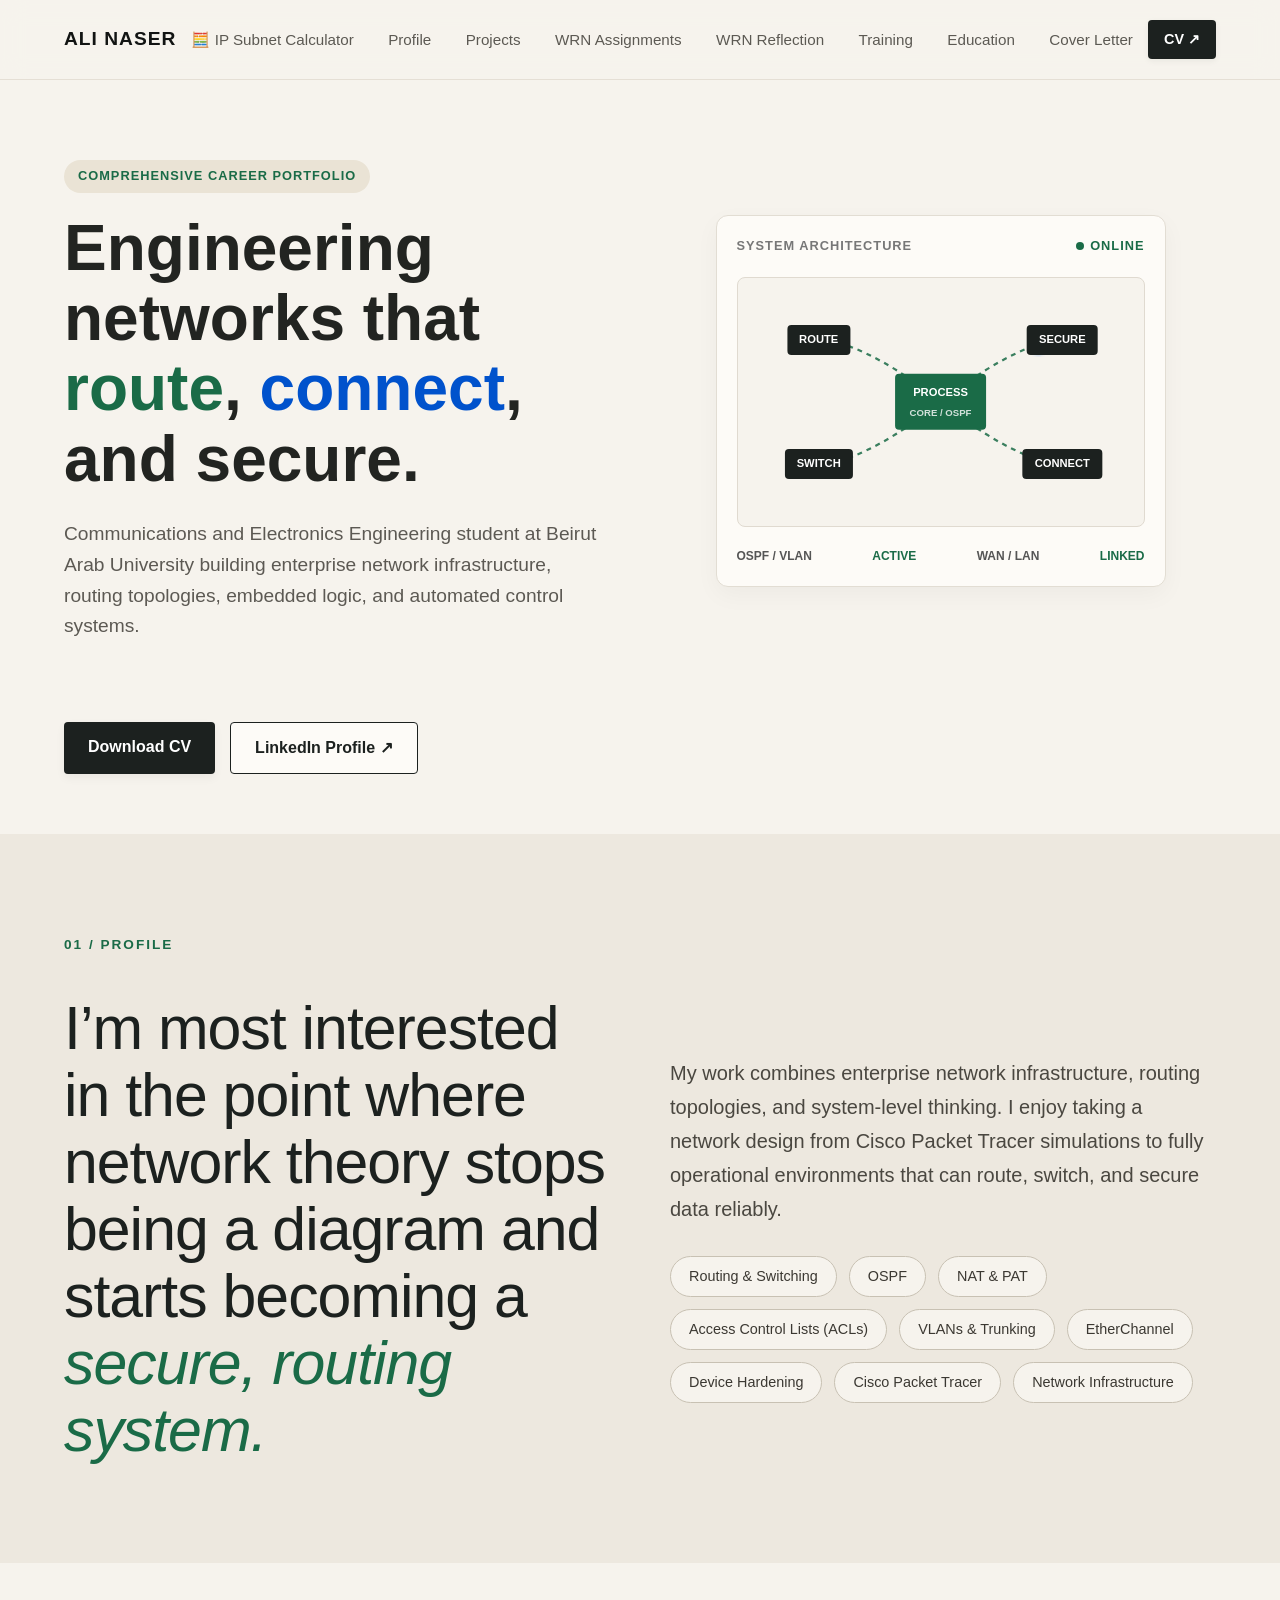
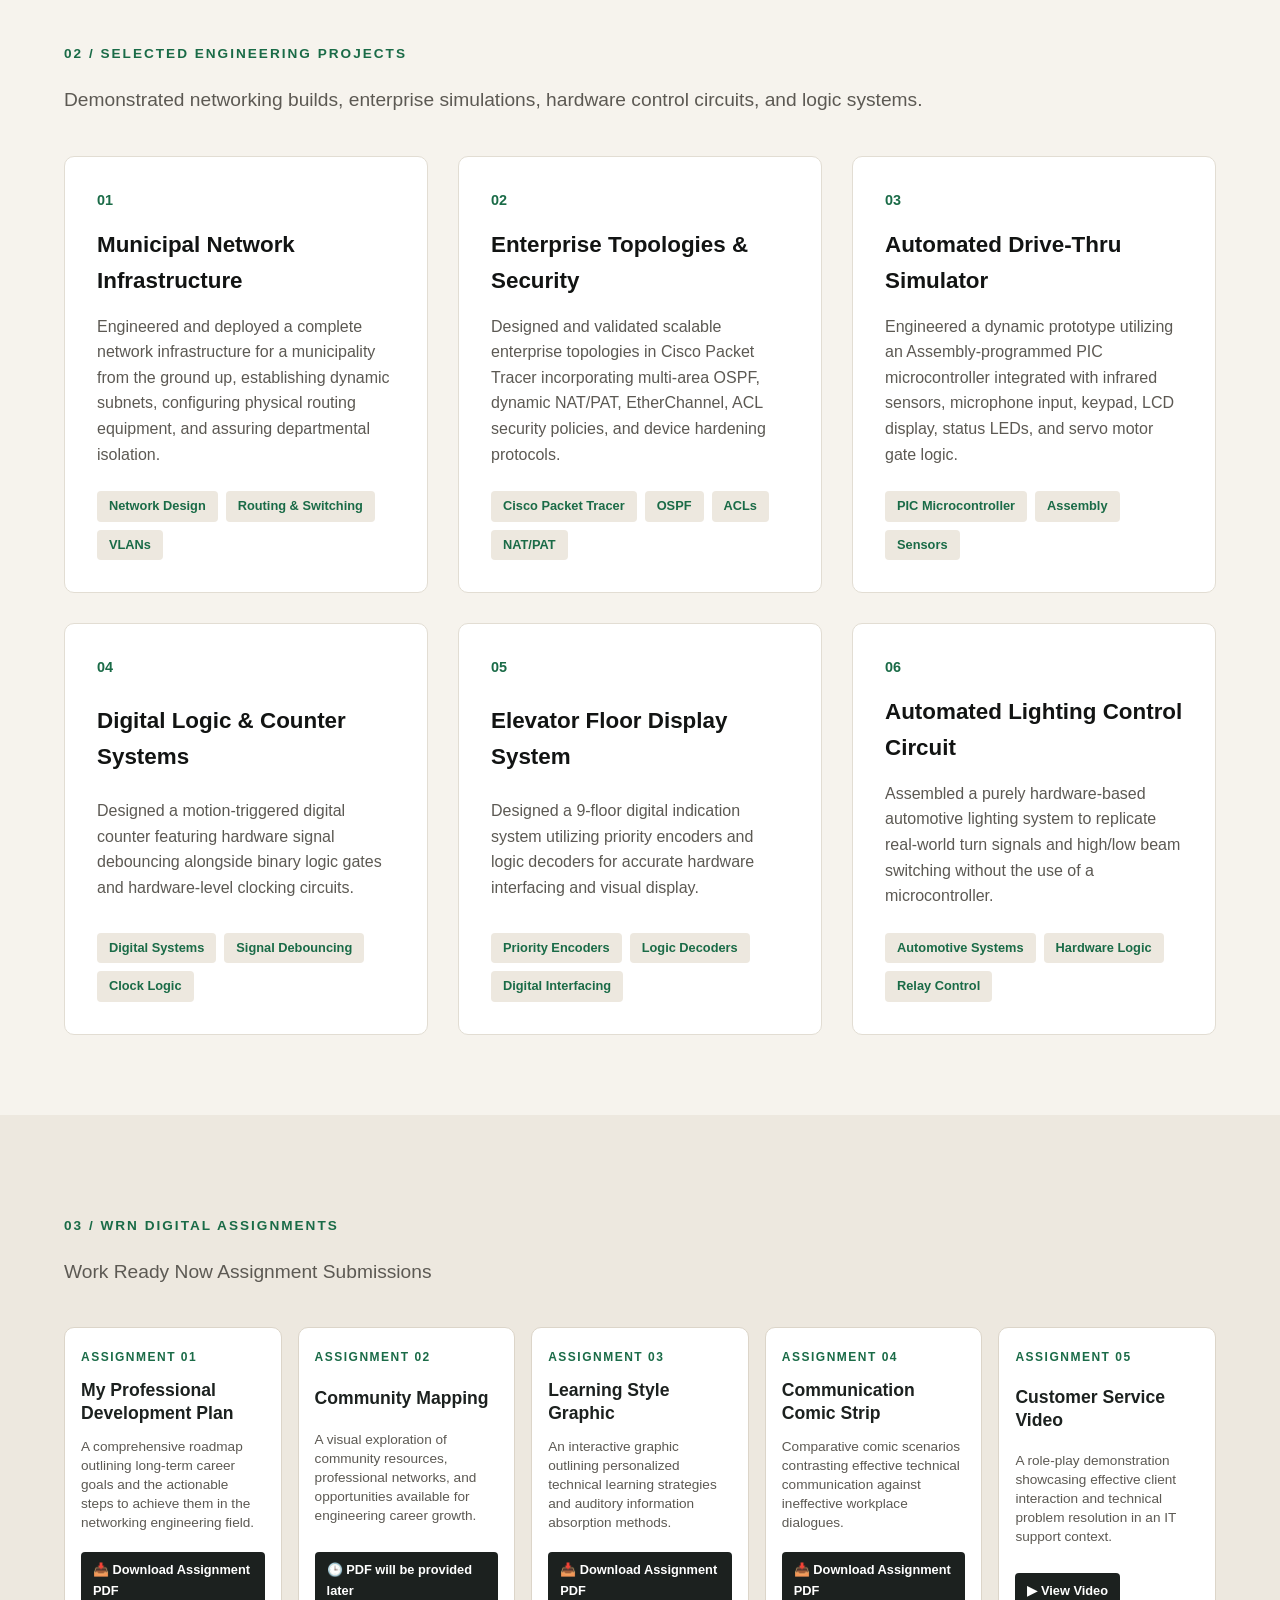
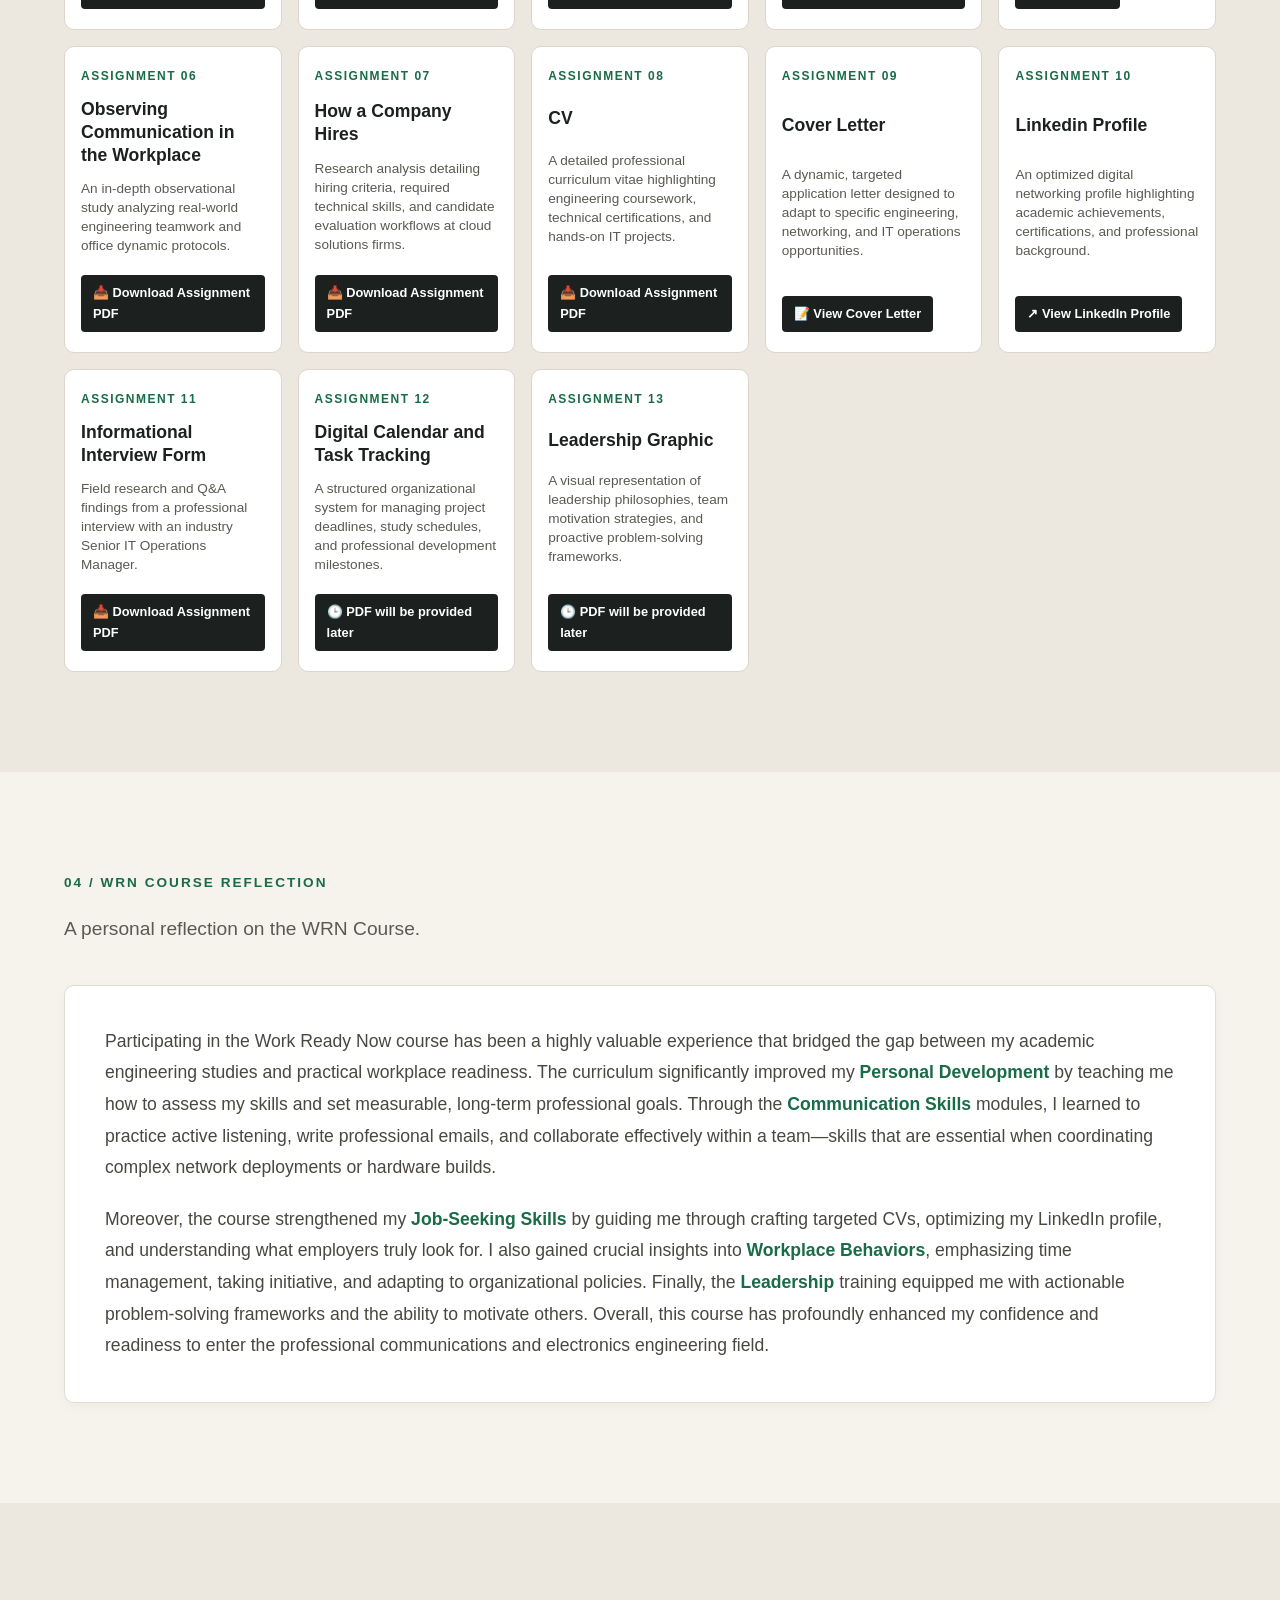
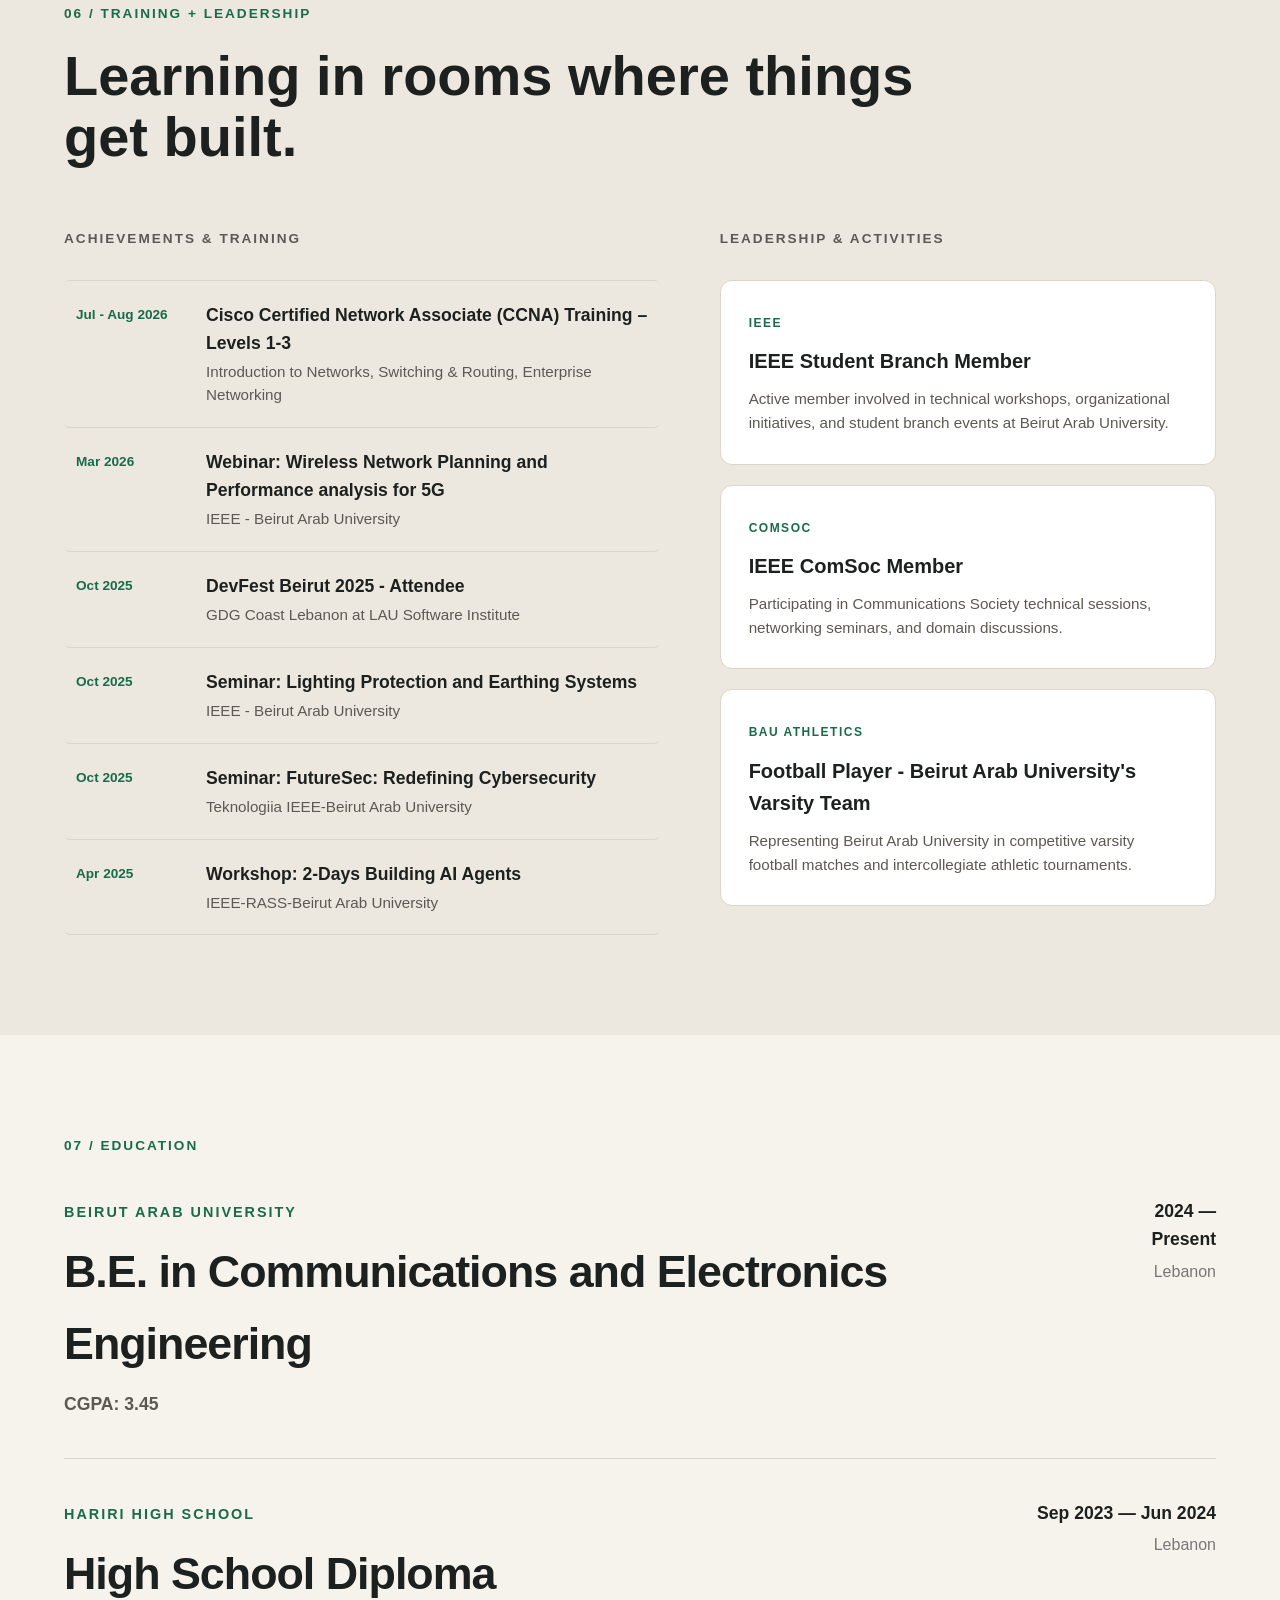
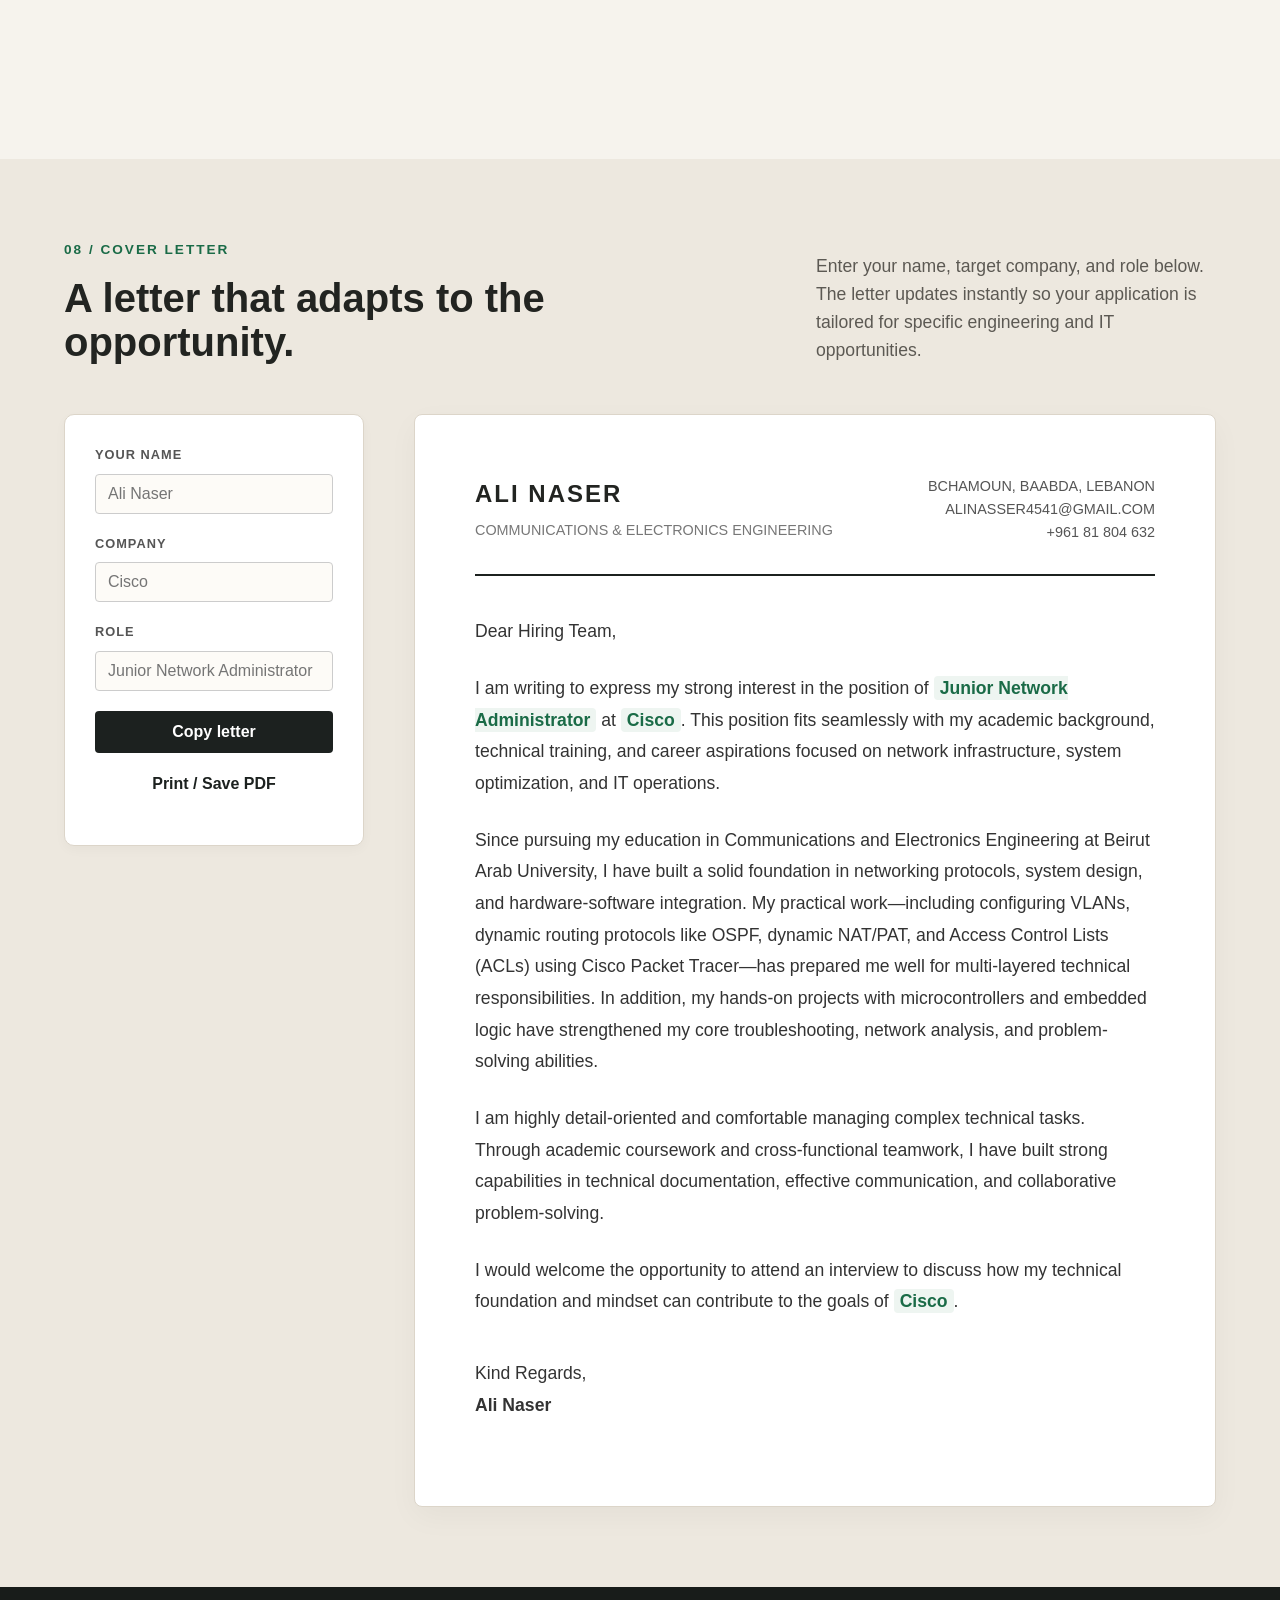
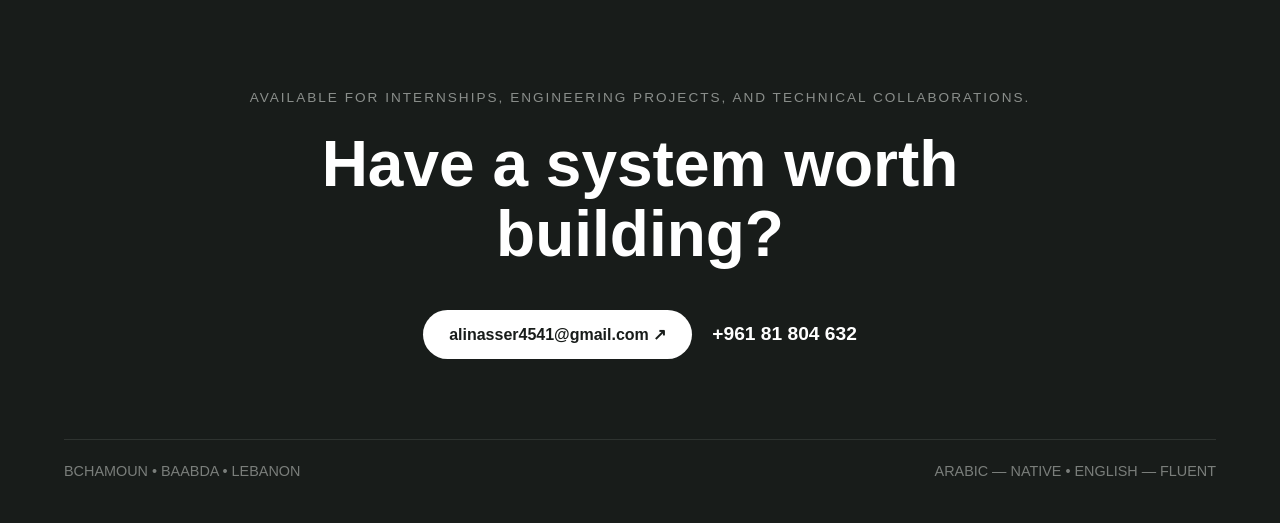
==== index.html @ d96691da "source repo import" ====
<!DOCTYPE html>
<html lang="en">
<head>
  <meta charset="UTF-8">
  <meta name="viewport" content="width=device-width, initial-scale=1.0">
  <title>Ali Naser | Communications & Electronics Engineering Portfolio</title>
  <link rel="stylesheet" href="style.css">
</head>
<body>

  <!-- NAVIGATION BAR -->
  <header>
    <div class="nav-container">
      <a href="#hero" class="brand">ALI NASER</a>
      <nav>
        <a href="tools/subnet-calculator.html" class="nav-link">🧮 IP Subnet Calculator</a>
        <a href="#profile">Profile</a>
        <a href="#work">Projects</a>
        <a href="#wrn">WRN Assignments</a>
        <a href="#reflection">WRN Reflection</a>
        <a href="#training">Training</a>
        <a href="#education">Education</a>
        <a href="#letter">Cover Letter</a>
      </nav>
      <a href="./pdfs/ahmad-el-samadi-cv.pdf" download="Ahmad El Samadi - CV.pdf" target="_blank" class="btn-cv-top">CV ↗</a>
    </div>
  </header>

  <main>
    <!-- HERO SECTION -->
    <section id="hero" class="hero-section reveal">
      <div class="hero-left">
        <div class="badge">COMPREHENSIVE CAREER PORTFOLIO</div>
        <h1 class="hero-title">
          Engineering networks that <span class="highlight-green">route</span>, <span class="highlight-blue">connect</span>, and <span class="highlight-dark">secure</span>.
        </h1>
        <p class="hero-bio">
          Communications and Electronics Engineering student at Beirut Arab University building enterprise network infrastructure, routing topologies, embedded logic, and automated control systems.
        </p>
      </div>

      <!-- LIVE NETWORK MAP GRAPHIC -->
      <div class="hero-right">
        <div class="network-map-card">
          <div class="map-header">
            <span class="map-title">SYSTEM ARCHITECTURE</span>
            <span class="status-online"><span class="dot"></span> ONLINE</span>
          </div>

          <div class="diagram-container">
            <svg class="diagram-lines" viewBox="0 0 300 200">
              <defs>
                <filter id="glow" x="-50%" y="-50%" width="200%" height="200%">
                  <feGaussianBlur stdDeviation="2" result="blur" />
                  <feMerge>
                    <feMergeNode in="blur" />
                    <feMergeNode in="SourceGraphic" />
                  </feMerge>
                </filter>
              </defs>

              <!-- CURVED CONNECTION PATHS (GOING IN) -->
              <path id="path-route-in" d="M 60,50 Q 100,60 150,100" class="dash-line" />
              <path id="path-switch-in" d="M 60,150 Q 100,140 150,100" class="dash-line" />
              <path id="path-secure-in" d="M 240,50 Q 200,60 150,100" class="dash-line" />
              <path id="path-connect-in" d="M 240,150 Q 200,140 150,100" class="dash-line" />

              <!-- HIDDEN CURVED PATHS (COMING OUT) -->
              <path id="path-route-out" d="M 150,100 Q 100,80 60,50" class="dash-line-hidden" />
              <path id="path-switch-out" d="M 150,100 Q 100,120 60,150" class="dash-line-hidden" />
              <path id="path-secure-out" d="M 150,100 Q 200,80 240,50" class="dash-line-hidden" />
              <path id="path-connect-out" d="M 150,100 Q 200,120 240,150" class="dash-line-hidden" />

              <!-- ANIMATED PACKETS (GOING IN) -->
              <circle r="3" fill="#1a6b47" filter="url(#glow)">
                <animateMotion dur="2.2s" repeatCount="indefinite">
                  <mpath href="#path-route-in"/>
                </animateMotion>
              </circle>

              <circle r="3" fill="#1a6b47" filter="url(#glow)">
                <animateMotion dur="2.6s" repeatCount="indefinite">
                  <mpath href="#path-switch-in"/>
                </animateMotion>
              </circle>

              <circle r="3" fill="#1a6b47" filter="url(#glow)">
                <animateMotion dur="2.4s" repeatCount="indefinite">
                  <mpath href="#path-secure-in"/>
                </animateMotion>
              </circle>

              <circle r="3" fill="#1a6b47" filter="url(#glow)">
                <animateMotion dur="2.1s" repeatCount="indefinite">
                  <mpath href="#path-connect-in"/>
                </animateMotion>
              </circle>

              <!-- ANIMATED PACKETS (COMING OUT) -->
              <circle r="2.5" fill="#0052cc" filter="url(#glow)">
                <animateMotion dur="2.7s" repeatCount="indefinite">
                  <mpath href="#path-route-out"/>
                </animateMotion>
              </circle>

              <circle r="2.5" fill="#0052cc" filter="url(#glow)">
                <animateMotion dur="2.3s" repeatCount="indefinite">
                  <mpath href="#path-switch-out"/>
                </animateMotion>
              </circle>

              <circle r="2.5" fill="#0052cc" filter="url(#glow)">
                <animateMotion dur="2.8s" repeatCount="indefinite">
                  <mpath href="#path-secure-out"/>
                </animateMotion>
              </circle>

              <circle r="2.5" fill="#0052cc" filter="url(#glow)">
                <animateMotion dur="2.5s" repeatCount="indefinite">
                  <mpath href="#path-connect-out"/>
                </animateMotion>
              </circle>
            </svg>

            <div class="node node-top-left">ROUTE</div>
            <div class="node node-bottom-left">SWITCH</div>
            <div class="node node-center">
              <span>PROCESS</span>
              <small>CORE / OSPF</small>
            </div>
            <div class="node node-top-right">SECURE</div>
            <div class="node node-bottom-right">CONNECT</div>
          </div>

          <div class="map-footer">
            <span>OSPF / VLAN</span>
            <span class="status-text">ACTIVE</span>
            <span>WAN / LAN</span>
            <span class="status-text">LINKED</span>
          </div>
        </div>
      </div>
    </section>

    <!-- PROFESSIONAL LINKS SECTION -->
    <section class="links-section">
      <a href="./pdfs/ahmad-el-samadi-cv.pdf" download="Ahmad El Samadi - CV.pdf" target="_blank" class="primary-btn">Download CV</a>
      <a href="https://linkedin.com/in/ahmad-el-samadi" target="_blank" class="secondary-btn">LinkedIn Profile ↗</a>
    </section>

    <!-- 01 / PROFILE -->
    <section id="profile" class="profile-section reveal">
      <div class="section-tag">01 / PROFILE</div>
      
      <div class="profile-content">
        <h2 class="profile-headline">
          I’m most interested in the point where network theory stops being a diagram and starts becoming a <span class="highlight-green-italic">secure, routing system.</span>
        </h2>
        
        <div class="profile-text">
          <p>My work combines enterprise network infrastructure, routing topologies, and system-level thinking. I enjoy taking a network design from Cisco Packet Tracer simulations to fully operational environments that can route, switch, and secure data reliably.</p>
          
          <div class="skill-tags">
            <span>Routing & Switching</span>
            <span>OSPF</span>
            <span>NAT & PAT</span>
            <span>Access Control Lists (ACLs)</span>
            <span>VLANs & Trunking</span>
            <span>EtherChannel</span>
            <span>Device Hardening</span>
            <span>Cisco Packet Tracer</span>
            <span>Network Infrastructure</span>
          </div>
        </div>
      </div>
    </section>

    <!-- 02 / SELECTED ENGINEERING PROJECTS -->
    <section id="work" class="projects-section reveal">
      <div class="section-tag" style="margin-bottom: 20px;">02 / SELECTED ENGINEERING PROJECTS</div>
      <p class="section-desc" style="margin-bottom: 40px; font-size: 1.2rem; color: #5c5953;">Demonstrated networking builds, enterprise simulations, hardware control circuits, and logic systems.</p>

      <div class="project-grid">
        <article class="project-card">
          <div class="card-num">01</div>
          <h3>Municipal Network Infrastructure</h3>
          <p>Engineered and deployed a complete network infrastructure for a municipality from the ground up, establishing dynamic subnets, configuring physical routing equipment, and assuring departmental isolation.</p>
          <div class="tech-tags"><span>Network Design</span><span>Routing & Switching</span><span>VLANs</span></div>
        </article>

        <article class="project-card">
          <div class="card-num">02</div>
          <h3>Enterprise Topologies & Security</h3>
          <p>Designed and validated scalable enterprise topologies in Cisco Packet Tracer incorporating multi-area OSPF, dynamic NAT/PAT, EtherChannel, ACL security policies, and device hardening protocols.</p>
          <div class="tech-tags"><span>Cisco Packet Tracer</span><span>OSPF</span><span>ACLs</span><span>NAT/PAT</span></div>
        </article>

        <article class="project-card">
          <div class="card-num">03</div>
          <h3>Automated Drive-Thru Simulator</h3>
          <p>Engineered a dynamic prototype utilizing an Assembly-programmed PIC microcontroller integrated with infrared sensors, microphone input, keypad, LCD display, status LEDs, and servo motor gate logic.</p>
          <div class="tech-tags"><span>PIC Microcontroller</span><span>Assembly</span><span>Sensors</span></div>
        </article>

        <article class="project-card">
          <div class="card-num">04</div>
          <h3>Digital Logic & Counter Systems</h3>
          <p>Designed a motion-triggered digital counter featuring hardware signal debouncing alongside binary logic gates and hardware-level clocking circuits.</p>
          <div class="tech-tags"><span>Digital Systems</span><span>Signal Debouncing</span><span>Clock Logic</span></div>
        </article>

        <article class="project-card">
          <div class="card-num">05</div>
          <h3>Elevator Floor Display System</h3>
          <p>Designed a 9-floor digital indication system utilizing priority encoders and logic decoders for accurate hardware interfacing and visual display.</p>
          <div class="tech-tags"><span>Priority Encoders</span><span>Logic Decoders</span><span>Digital Interfacing</span></div>
        </article>

        <article class="project-card">
          <div class="card-num">06</div>
          <h3>Automated Lighting Control Circuit</h3>
          <p>Assembled a purely hardware-based automotive lighting system to replicate real-world turn signals and high/low beam switching without the use of a microcontroller.</p>
          <div class="tech-tags"><span>Automotive Systems</span><span>Hardware Logic</span><span>Relay Control</span></div>
        </article>
      </div>
    </section>

    <!-- 03 / WRN VIRTUAL DIGITAL ASSIGNMENTS -->
    <section id="wrn" class="wrn-section reveal">
      <div class="section-tag" style="margin-bottom: 20px;">03 / WRN DIGITAL ASSIGNMENTS</div>
      <p class="section-desc" style="margin-bottom: 40px; font-size: 1.2rem; color: #5c5953;">Work Ready Now Assignment Submissions</p>

      <div class="assignment-grid">
        
        <div class="assignment-card">
          <span class="assign-no">ASSIGNMENT 01</span>
          <h4>My Professional Development Plan</h4>
          <p>A comprehensive roadmap outlining long-term career goals and the actionable steps to achieve them in the networking engineering field.</p>
          <a href="./pdfs/ahmad-el-samadi-professional-development-plan.pdf" download="Professional_Development_Plan.pdf" class="pdf-download-link">📥 Download Assignment PDF</a>
        </div>

        <div class="assignment-card">
          <span class="assign-no">ASSIGNMENT 02</span>
          <h4>Community Mapping</h4>
          <p>A visual exploration of community resources, professional networks, and opportunities available for engineering career growth.</p>
          <span class="pdf-download-link disabled-link">🕒 PDF will be provided later</span>
        </div>

        <div class="assignment-card">
          <span class="assign-no">ASSIGNMENT 03</span>
          <h4>Learning Style Graphic</h4>
          <p>An interactive graphic outlining personalized technical learning strategies and auditory information absorption methods.</p>
          <a href="./pdfs/ahmad-el-samadi-learning-style-portfolio.pdf" download="Learning_Style_Portfolio.pdf" class="pdf-download-link">📥 Download Assignment PDF</a>
        </div>

        <div class="assignment-card">
          <span class="assign-no">ASSIGNMENT 04</span>
          <h4>Communication Comic Strip</h4>
          <p>Comparative comic scenarios contrasting effective technical communication against ineffective workplace dialogues.</p>
          <a href="./pdfs/ahmad-el-samadi-comic-strip.pdf" download="Workplace_Communication_Comics.pdf" class="pdf-download-link">📥 Download Assignment PDF</a>
        </div>

        <div class="assignment-card">
          <span class="assign-no">ASSIGNMENT 05</span>
          <h4>Customer Service Video</h4>
          <p>A role-play demonstration showcasing effective client interaction and technical problem resolution in an IT support context.</p>
          <a href="https://youtu.be/Z9uC8aF-RCw?si=_khp39ry5AWsPYp4" target="_blank" class="pdf-download-link">▶ View Video</a>
        </div>

        <div class="assignment-card">
          <span class="assign-no">ASSIGNMENT 06</span>
          <h4>Observing Communication in the Workplace</h4>
          <p>An in-depth observational study analyzing real-world engineering teamwork and office dynamic protocols.</p>
          <a href="./pdfs/ahmad-el-samadi-observing-communication-in-the-workplace.pdf" download="Observing_Communication.pdf" class="pdf-download-link">📥 Download Assignment PDF</a>
        </div>

        <div class="assignment-card">
          <span class="assign-no">ASSIGNMENT 07</span>
          <h4>How a Company Hires</h4>
          <p>Research analysis detailing hiring criteria, required technical skills, and candidate evaluation workflows at cloud solutions firms.</p>
          <a href="./pdfs/ahmad-el-samadi-how-a-company-hires.pdf" download="How_A_Company_Hires.pdf" class="pdf-download-link">📥 Download Assignment PDF</a>
        </div>

        <div class="assignment-card">
          <span class="assign-no">ASSIGNMENT 08</span>
          <h4>CV</h4>
          <p>A detailed professional curriculum vitae highlighting engineering coursework, technical certifications, and hands-on IT projects.</p>
          <a href="./pdfs/ahmad-el-samadi-cv.pdf" download="CV.pdf" class="pdf-download-link">📥 Download Assignment PDF</a>
        </div>

        <div class="assignment-card">
          <span class="assign-no">ASSIGNMENT 09</span>
          <h4>Cover Letter</h4>
          <p>A dynamic, targeted application letter designed to adapt to specific engineering, networking, and IT operations opportunities.</p>
          <a href="#letter" class="pdf-download-link">📝 View Cover Letter</a>
        </div>

        <div class="assignment-card">
          <span class="assign-no">ASSIGNMENT 10</span>
          <h4>Linkedin Profile</h4>
          <p>An optimized digital networking profile highlighting academic achievements, certifications, and professional background.</p>
          <a href="https://linkedin.com/in/ahmad-el-samadi" target="_blank" class="pdf-download-link">↗ View LinkedIn Profile</a>
        </div>

        <div class="assignment-card">
          <span class="assign-no">ASSIGNMENT 11</span>
          <h4>Informational Interview Form</h4>
          <p>Field research and Q&A findings from a professional interview with an industry Senior IT Operations Manager.</p>
          <a href="./pdfs/ahmad-el-samadi-informational-interview-form.pdf" download="Informational_Interview_Form.pdf" class="pdf-download-link">📥 Download Assignment PDF</a>
        </div>

        <div class="assignment-card">
          <span class="assign-no">ASSIGNMENT 12</span>
          <h4>Digital Calendar and Task Tracking</h4>
          <p>A structured organizational system for managing project deadlines, study schedules, and professional development milestones.</p>
          <span class="pdf-download-link disabled-link">🕒 PDF will be provided later</span>
        </div>

        <div class="assignment-card">
          <span class="assign-no">ASSIGNMENT 13</span>
          <h4>Leadership Graphic</h4>
          <p>A visual representation of leadership philosophies, team motivation strategies, and proactive problem-solving frameworks.</p>
          <span class="pdf-download-link disabled-link">🕒 PDF will be provided later</span>
        </div>

      </div>
    </section>

    <!-- 04 / WRN COURSE REFLECTION -->
    <section id="reflection" class="reflection-section reveal">
      <div class="section-tag" style="margin-bottom: 20px;">04 / WRN COURSE REFLECTION</div>
      <p class="section-desc" style="margin-bottom: 40px; font-size: 1.2rem; color: #5c5953;">A personal reflection on the WRN Course.</p>
      
      <div class="reflection-content">
        <p>Participating in the Work Ready Now course has been a highly valuable experience that bridged the gap between my academic engineering studies and practical workplace readiness. The curriculum significantly improved my <strong>Personal Development</strong> by teaching me how to assess my skills and set measurable, long-term professional goals. Through the <strong>Communication Skills</strong> modules, I learned to practice active listening, write professional emails, and collaborate effectively within a team—skills that are essential when coordinating complex network deployments or hardware builds.</p>
        
        <p>Moreover, the course strengthened my <strong>Job-Seeking Skills</strong> by guiding me through crafting targeted CVs, optimizing my LinkedIn profile, and understanding what employers truly look for. I also gained crucial insights into <strong>Workplace Behaviors</strong>, emphasizing time management, taking initiative, and adapting to organizational policies. Finally, the <strong>Leadership</strong> training equipped me with actionable problem-solving frameworks and the ability to motivate others. Overall, this course has profoundly enhanced my confidence and readiness to enter the professional communications and electronics engineering field.</p>
      </div>
    </section>

    <!-- 06 / TRAINING + LEADERSHIP (Updated to match standard theme) -->
    <section id="training" class="training-section reveal">
      <div class="section-tag" style="margin-bottom: 20px;">06 / TRAINING + LEADERSHIP</div>
      <h2 class="training-headline">Learning in rooms where things get built.</h2>

      <div class="training-grid">
        <!-- LEFT COLUMN: ACHIEVEMENTS AND TRAINING -->
        <div class="training-left">
          <h3 class="column-title">ACHIEVEMENTS & TRAINING</h3>
          
          <div class="training-list">
            <div class="training-item">
              <span class="item-date">Jul - Aug 2026</span>
              <div class="item-details">
                <h4>Cisco Certified Network Associate (CCNA) Training – Levels 1-3</h4>
                <p>Introduction to Networks, Switching & Routing, Enterprise Networking</p>
              </div>
            </div>

            <div class="training-item">
              <span class="item-date">Mar 2026</span>
              <div class="item-details">
                <h4>Webinar: Wireless Network Planning and Performance analysis for 5G</h4>
                <p>IEEE - Beirut Arab University</p>
              </div>
            </div>

            <div class="training-item">
              <span class="item-date">Oct 2025</span>
              <div class="item-details">
                <h4>DevFest Beirut 2025 - Attendee</h4>
                <p>GDG Coast Lebanon at LAU Software Institute</p>
              </div>
            </div>

            <div class="training-item">
              <span class="item-date">Oct 2025</span>
              <div class="item-details">
                <h4>Seminar: Lighting Protection and Earthing Systems</h4>
                <p>IEEE - Beirut Arab University</p>
              </div>
            </div>

            <div class="training-item">
              <span class="item-date">Oct 2025</span>
              <div class="item-details">
                <h4>Seminar: FutureSec: Redefining Cybersecurity</h4>
                <p>Teknologiia IEEE-Beirut Arab University</p>
              </div>
            </div>

            <div class="training-item">
              <span class="item-date">Apr 2025</span>
              <div class="item-details">
                <h4>Workshop: 2-Days Building AI Agents</h4>
                <p>IEEE-RASS-Beirut Arab University</p>
              </div>
            </div>
          </div>
        </div>

        <!-- RIGHT COLUMN: LEADERSHIP & ACTIVITIES -->
        <div class="training-right">
          <h3 class="column-title">LEADERSHIP & ACTIVITIES</h3>
          
          <div class="leadership-cards">
            <div class="leadership-card">
              <span class="card-badge">IEEE</span>
              <h4>IEEE Student Branch Member</h4>
              <p>Active member involved in technical workshops, organizational initiatives, and student branch events at Beirut Arab University.</p>
            </div>

            <div class="leadership-card">
              <span class="card-badge">COMSOC</span>
              <h4>IEEE ComSoc Member</h4>
              <p>Participating in Communications Society technical sessions, networking seminars, and domain discussions.</p>
            </div>

            <div class="leadership-card">
              <span class="card-badge">BAU ATHLETICS</span>
              <h4>Football Player - Beirut Arab University's Varsity Team</h4>
              <p>Representing Beirut Arab University in competitive varsity football matches and intercollegiate athletic tournaments.</p>
            </div>
          </div>
        </div>
      </div>
    </section>

    <!-- 07 / EDUCATION -->
    <section id="education" class="education-section reveal">
      <div class="section-tag">07 / EDUCATION</div>
      
      <div class="edu-block">
        <div class="edu-left">
          <h4>BEIRUT ARAB UNIVERSITY</h4>
          <h3>B.E. in Communications and Electronics Engineering</h3>
          <p class="cgpa">CGPA: 3.45</p>
        </div>
        <div class="edu-right">
          <span class="edu-date">2024 — Present</span>
          <span class="edu-location">Lebanon</span>
        </div>
      </div>

      <hr class="edu-divider">

      <div class="edu-block">
        <div class="edu-left">
          <h4>HARIRI HIGH SCHOOL</h4>
          <h3>High School Diploma</h3>
        </div>
        <div class="edu-right">
          <span class="edu-date">Sep 2023 — Jun 2024</span>
          <span class="edu-location">Lebanon</span>
        </div>
      </div>
    </section>

    <!-- 08 / COVER LETTER -->
    <section id="letter" class="letter-section reveal">
      <div class="cover-letter-header">
        <div class="cover-letter-header-left">
          <div class="section-tag">08 / COVER LETTER</div>
          <h2 class="cover-letter-title">A letter that adapts to the opportunity.</h2>
        </div>
        <div class="cover-letter-header-right">
          <p class="cover-letter-desc">
            Enter your name, target company, and role below. The letter updates instantly so your application is tailored for specific engineering and IT opportunities.
          </p>
        </div>
      </div>

      <div class="letter-container">
        <!-- LEFT SIDE CONTROL PANEL -->
        <div class="letter-sidebar">
          <div class="input-group">
            <label for="nameInput">YOUR NAME</label>
            <input type="text" id="nameInput" placeholder="Ali Naser">
          </div>

          <div class="input-group">
            <label for="companyInput">COMPANY</label>
            <input type="text" id="companyInput" placeholder="Cisco">
          </div>

          <div class="input-group">
            <label for="roleInput">ROLE</label>
            <input type="text" id="roleInput" placeholder="Junior Network Administrator">
          </div>

          <button id="copyBtn" class="btn-primary">Copy letter</button>
          <button id="printBtn" class="btn-secondary">Print / Save PDF</button>
        </div>

        <!-- RIGHT SIDE COVER LETTER SHEET -->
        <div class="letter-document" id="letterDoc">
          <div class="doc-header">
            <div class="doc-author">
              <h3 id="authorNameTarget">ALI NASER</h3>
              <p>COMMUNICATIONS & ELECTRONICS ENGINEERING</p>
            </div>
            <div class="doc-contact">
              <p>BCHAMOUN, BAABDA, LEBANON</p>
              <p>ALINASSER4541@GMAIL.COM</p>
              <p>+961 81 804 632</p>
            </div>
          </div>

          <hr class="doc-divider">

          <div class="doc-body">
            <p>Dear Hiring Team,</p>
            <p>
              I am writing to express my strong interest in the position of <span id="roleTarget" class="dynamic-text">Junior Network Administrator</span> at <span id="companyTarget" class="dynamic-text">Cisco</span>. This position fits seamlessly with my academic background, technical training, and career aspirations focused on network infrastructure, system optimization, and IT operations.
            </p>
            <p>
              Since pursuing my education in Communications and Electronics Engineering at Beirut Arab University, I have built a solid foundation in networking protocols, system design, and hardware-software integration. My practical work—including configuring VLANs, dynamic routing protocols like OSPF, dynamic NAT/PAT, and Access Control Lists (ACLs) using Cisco Packet Tracer—has prepared me well for multi-layered technical responsibilities. In addition, my hands-on projects with microcontrollers and embedded logic have strengthened my core troubleshooting, network analysis, and problem-solving abilities.
            </p>
            <p>
              I am highly detail-oriented and comfortable managing complex technical tasks. Through academic coursework and cross-functional teamwork, I have built strong capabilities in technical documentation, effective communication, and collaborative problem-solving.
            </p>
            <p>
              I would welcome the opportunity to attend an interview to discuss how my technical foundation and mindset can contribute to the goals of <span id="companyTargetRepeat" class="dynamic-text">Cisco</span>.
            </p>
            <p class="doc-closing">Kind Regards,<br><strong id="signatureNameTarget">Ali Naser</strong></p>
          </div>
        </div>
      </div>
    </section>
  </main>

  <!-- LAST PAGE FOOTER -->
  <footer class="custom-footer">
    <p class="footer-preheader">AVAILABLE FOR INTERNSHIPS, ENGINEERING PROJECTS, AND TECHNICAL COLLABORATIONS.</p>
    <h1 class="footer-headline">Have a system worth<br>building?</h1>
    
    <div class="footer-contact">
      <a href="mailto:alinasser4541@gmail.com" class="email-btn">alinasser4541@gmail.com ↗</a>
      <span class="phone-text">+961 81 804 632</span>
    </div>
    
    <div class="footer-bottom-bar">
      <span class="location">BCHAMOUN • BAABDA • LEBANON</span>
      <span class="languages">ARABIC — NATIVE • ENGLISH — FLUENT</span>
    </div>
  </footer>

  <script src="script.js"></script>
</body>
</html>
---- style.css ----
/* RESET & BASE STYLES */
* {
  margin: 0;
  padding: 0;
  box-sizing: border-box;
  font-family: -apple-system, BlinkMacSystemFont, "Segoe UI", Roboto, Helvetica, Arial, sans-serif;
}

html {
  scroll-behavior: smooth;
}

body {
  background-color: #f6f3ed;
  color: #222421;
  line-height: 1.6;
}

/* TYPOGRAPHY HELPERS */
.section-tag {
  color: #1a6b47;
  font-weight: 700;
  font-size: 0.85rem;
  letter-spacing: 2px;
  text-transform: uppercase;
}

.highlight-green { color: #1a6b47; }
.highlight-green-italic { color: #1a6b47; font-style: italic; }
.highlight-blue { color: #0052cc; }
.highlight-dark { color: #222421; }

/* NAVIGATION */
header {
  position: sticky;
  top: 0;
  background: rgba(246, 243, 237, 0.92);
  backdrop-filter: blur(12px);
  z-index: 1000;
  border-bottom: 1px solid #e5dfd5;
}

.nav-container {
  display: flex;
  justify-content: space-between;
  align-items: center;
  padding: 20px 5%;
  max-width: 1400px;
  margin: 0 auto;
}

.brand {
  font-weight: 800;
  font-size: 1.2rem;
  color: #121413;
  text-decoration: none;
  letter-spacing: 1px;
  transition: color 0.3s ease;
}

.brand:hover { color: #1a6b47; }

nav a {
  margin: 0 15px;
  text-decoration: none;
  color: #5c5953;
  font-weight: 500;
  font-size: 0.95rem;
  transition: all 0.25s ease;
  position: relative;
}

nav a:hover { color: #1a6b47; }

nav a::after {
  content: '';
  position: absolute;
  width: 0;
  height: 2px;
  bottom: -4px;
  left: 0;
  background-color: #1a6b47;
  transition: width 0.3s ease;
}

nav a:hover::after { width: 100%; }

.btn-cv-top {
  background-color: #1c211f;
  color: #fff;
  padding: 8px 16px;
  border-radius: 4px;
  text-decoration: none;
  font-size: 0.9rem;
  font-weight: 600;
  transition: all 0.3s cubic-bezier(0.25, 0.8, 0.25, 1);
  box-shadow: 0 2px 6px rgba(0,0,0,0.06);
}

.btn-cv-top:hover {
  background-color: #1a6b47;
  transform: translateY(-2px);
  box-shadow: 0 6px 15px rgba(26, 107, 71, 0.25);
}

/* HERO SECTION */
.hero-section {
  display: flex;
  justify-content: space-between;
  align-items: center;
  padding: 80px 5%;
  max-width: 1400px;
  margin: 0 auto;
  gap: 50px;
}

.hero-left { flex: 1; }

.badge {
  display: inline-block;
  background: #eae3d5;
  color: #1a6b47;
  padding: 6px 14px;
  border-radius: 20px;
  font-size: 0.8rem;
  font-weight: 700;
  letter-spacing: 1px;
  margin-bottom: 20px;
  transition: background 0.3s ease;
}

.badge:hover { background: #dfd7c6; }

.hero-title {
  font-size: 4rem;
  line-height: 1.1;
  margin-bottom: 25px;
  font-weight: 700;
}

.hero-bio { font-size: 1.2rem; color: #5c5953; max-width: 600px; }
.hero-right { flex: 1; display: flex; justify-content: center; }

/* NETWORK MAP GRAPHIC CARD */
.network-map-card {
  background: #fdfbf7;
  border: 1px solid #e2ddd3;
  border-radius: 12px;
  padding: 20px;
  width: 100%;
  max-width: 450px;
  box-shadow: 0 8px 24px rgba(0,0,0,0.04);
  transition: all 0.35s cubic-bezier(0.25, 0.8, 0.25, 1);
}

.network-map-card:hover {
  transform: translateY(-6px) scale(1.01);
  box-shadow: 0 16px 36px rgba(0, 0, 0, 0.08);
  border-color: #1a6b47;
}

.map-header {
  display: flex;
  justify-content: space-between;
  font-size: 0.8rem;
  font-weight: 700;
  color: #777;
  margin-bottom: 20px;
  letter-spacing: 1px;
}

.status-online { color: #1a6b47; display: flex; align-items: center; gap: 6px; }
.dot {
  width: 8px;
  height: 8px;
  background: #1a6b47;
  border-radius: 50%;
  animation: pulse 2s infinite;
}

@keyframes pulse {
  0% { box-shadow: 0 0 0 0 rgba(26, 107, 71, 0.4); }
  70% { box-shadow: 0 0 0 6px rgba(26, 107, 71, 0); }
  100% { box-shadow: 0 0 0 0 rgba(26, 107, 71, 0); }
}

.diagram-container {
  position: relative;
  height: 250px;
  background: #f6f3ed;
  border: 1px solid #e0dad0;
  border-radius: 8px;
  margin-bottom: 20px;
  overflow: hidden;
}

.diagram-lines { position: absolute; top: 0; left: 0; width: 100%; height: 100%; }

.dash-line { fill: none; stroke: #1a6b47; stroke-width: 1.8; stroke-dasharray: 4 4; opacity: 0.85; }
.dash-line-hidden { fill: none; stroke: transparent; stroke-width: 0; }

.node {
  position: absolute;
  background: #1c211f;
  color: #fff;
  font-size: 0.7rem;
  font-weight: 700;
  padding: 6px 12px;
  border-radius: 4px;
  transform: translate(-50%, -50%);
  transition: all 0.3s ease;
  cursor: default;
}

.node:hover {
  background: #1a6b47;
  transform: translate(-50%, -55%) scale(1.08);
}

.node-top-left { top: 25%; left: 20%; }
.node-bottom-left { top: 75%; left: 20%; }
.node-center { 
  top: 50%; left: 50%; 
  background: #1a6b47; 
  padding: 10px 15px;
  text-align: center;
}
.node-center:hover { background: #1c211f; }
.node-center small { display: block; font-size: 0.6rem; opacity: 0.8; margin-top: 3px;}
.node-top-right { top: 25%; left: 80%; }
.node-bottom-right { top: 75%; left: 80%; }

.map-footer {
  display: flex;
  justify-content: space-between;
  font-size: 0.75rem;
  color: #555;
  font-weight: 600;
}

.status-text { color: #1a6b47; }

/* BUTTONS SECTION */
.links-section {
  padding: 0 5% 60px;
  display: flex;
  gap: 15px;
  max-width: 1400px;
  margin: 0 auto;
}

.primary-btn {
  background: #1c211f;
  color: #fff;
  padding: 12px 24px;
  text-decoration: none;
  font-weight: 600;
  border-radius: 4px;
  transition: all 0.3s cubic-bezier(0.25, 0.8, 0.25, 1);
  box-shadow: 0 4px 10px rgba(0,0,0,0.05);
}

.primary-btn:hover { 
  background: #1a6b47; 
  transform: translateY(-3px);
  box-shadow: 0 8px 20px rgba(26, 107, 71, 0.3);
}

.secondary-btn {
  background: #fdfbf7;
  color: #1c211f;
  border: 1px solid #1c211f;
  padding: 12px 24px;
  text-decoration: none;
  font-weight: 600;
  border-radius: 4px;
  transition: all 0.3s cubic-bezier(0.25, 0.8, 0.25, 1);
}

.secondary-btn:hover {
  background: #1c211f;
  color: #ffffff;
  transform: translateY(-3px);
  box-shadow: 0 8px 20px rgba(0,0,0,0.12);
}

/* 01 / PROFILE SECTION */
.profile-section { padding: 100px 5%; background-color: #ede8df; }

.profile-content {
  display: grid;
  grid-template-columns: 1fr 1fr;
  gap: 60px;
  align-items: center;
  max-width: 1400px;
  margin: 40px auto 0;
}

.profile-headline {
  font-size: 3.8rem;
  line-height: 1.1;
  color: #1c211f;
  font-weight: 400;
  letter-spacing: -1px;
}

.profile-text p {
  font-size: 1.25rem;
  color: #4a4740;
  line-height: 1.7;
  margin-bottom: 30px;
}

.skill-tags { display: flex; flex-wrap: wrap; gap: 12px; }
.skill-tags span {
  padding: 8px 18px;
  border: 1px solid #c8c1b3;
  border-radius: 30px;
  font-size: 0.9rem;
  color: #3b3832;
  background: #f6f3ed;
  transition: all 0.25s cubic-bezier(0.25, 0.8, 0.25, 1);
  cursor: default;
}

.skill-tags span:hover {
  border-color: #1a6b47;
  color: #ffffff;
  background-color: #1a6b47;
  transform: translateY(-3px);
  box-shadow: 0 4px 12px rgba(26, 107, 71, 0.2);
}

/* 02 / PROJECTS SECTION */
.projects-section { padding: 80px 5%; background-color: #f6f3ed; }

.project-grid {
  display: grid;
  grid-template-columns: repeat(auto-fit, minmax(320px, 1fr));
  gap: 30px;
  max-width: 1400px;
  margin: 0 auto;
}

.project-card {
  background: #ffffff;
  padding: 32px;
  border-radius: 10px;
  border: 1px solid #e2ddd3;
  transition: all 0.35s cubic-bezier(0.25, 0.8, 0.25, 1);
  display: flex;
  flex-direction: column;
  justify-content: space-between;
}

.project-card:hover {
  transform: translateY(-8px);
  border-color: #1a6b47;
  box-shadow: 0 16px 32px rgba(0, 0, 0, 0.07);
}

.card-num { font-size: 0.9rem; font-weight: 700; color: #1a6b47; margin-bottom: 15px; }

.project-card h3 { font-size: 1.4rem; margin-bottom: 15px; color: #121413; transition: color 0.3s ease; }
.project-card:hover h3 { color: #1a6b47; }
.project-card p { color: #5c5953; font-size: 1rem; margin-bottom: 24px; line-height: 1.6; }

.tech-tags { display: flex; flex-wrap: wrap; gap: 8px; }
.tech-tags span {
  background: #ede8df;
  color: #1a6b47;
  padding: 5px 12px;
  font-size: 0.8rem;
  border-radius: 4px;
  font-weight: 600;
  transition: all 0.25s ease;
}

.project-card:hover .tech-tags span { background: #e2f0e8; }

/* 03 / WRN ASSIGNMENTS SECTION */
.wrn-section { padding: 100px 5%; background-color: #ede8df; }

.assignment-grid {
  display: grid;
  grid-template-columns: repeat(5, 1fr);
  gap: 16px;
  max-width: 1600px;
  margin: 0 auto;
}

.assignment-card {
  background: #ffffff;
  padding: 20px 16px;
  border-radius: 10px;
  border: 1px solid #dcd5c9;
  display: flex;
  flex-direction: column;
  justify-content: space-between;
  transition: all 0.35s cubic-bezier(0.25, 0.8, 0.25, 1);
}

.assignment-card:hover {
  transform: translateY(-8px);
  border-color: #1a6b47;
  box-shadow: 0 16px 32px rgba(0, 0, 0, 0.08);
}

.assign-no {
  font-size: 0.75rem;
  font-weight: 800;
  color: #1a6b47;
  letter-spacing: 1.5px;
  margin-bottom: 12px;
  display: block;
}

.assignment-card h4 { font-size: 1.1rem; color: #1c211f; margin-bottom: 12px; line-height: 1.3; }
.assignment-card p { color: #5c5953; font-size: 0.85rem; line-height: 1.4; margin-bottom: 20px; }

.pdf-download-link {
  display: inline-block;
  padding: 8px 12px;
  background-color: #1c211f;
  color: #ffffff;
  text-decoration: none;
  font-size: 0.8rem;
  font-weight: 600;
  border-radius: 4px;
  transition: all 0.3s cubic-bezier(0.25, 0.8, 0.25, 1);
  align-self: flex-start;
}

.pdf-download-link:hover {
  background-color: #1a6b47;
  transform: translateY(-2px);
  box-shadow: 0 4px 12px rgba(26, 107, 71, 0.3);
}

/* Disabled State for Provided Later PDFs */
.pdf-download-link.disabled {
  background-color: #dcd5c9;
  color: #777;
  cursor: not-allowed;
  pointer-events: none;
  box-shadow: none;
}

/* Responsive Assignments Grid Breakpoints */
@media (max-width: 1100px) { .assignment-grid { grid-template-columns: repeat(4, 1fr); } }
@media (max-width: 900px)  { .assignment-grid { grid-template-columns: repeat(3, 1fr); } }
@media (max-width: 650px)  { .assignment-grid { grid-template-columns: repeat(2, 1fr); } }
@media (max-width: 450px)  { .assignment-grid { grid-template-columns: 1fr; } }

/* 04 / WRN COURSE REFLECTION SECTION */
.reflection-section { padding: 100px 5%; background-color: #f6f3ed; }

.reflection-content {
  max-width: 1400px;
  margin: 0 auto;
  background: #ffffff;
  padding: 40px;
  border-radius: 10px;
  border: 1px solid #e2ddd3;
  box-shadow: 0 4px 12px rgba(0, 0, 0, 0.03);
  transition: all 0.35s cubic-bezier(0.25, 0.8, 0.25, 1);
}

.reflection-content:hover { border-color: #1a6b47; box-shadow: 0 8px 24px rgba(0, 0, 0, 0.06); }
.reflection-content p { font-size: 1.1rem; color: #4a4740; line-height: 1.8; margin-bottom: 20px; }
.reflection-content p:last-child { margin-bottom: 0; }
.reflection-content strong { color: #1a6b47; }

/* 06 / TRAINING + LEADERSHIP SECTION */
.training-section { background-color: #ede8df; color: #222421; padding: 100px 5%; }
.training-headline { font-size: 3.5rem; font-weight: 700; line-height: 1.1; margin-bottom: 60px; max-width: 900px; color: #1c211f; }
.training-grid { display: grid; grid-template-columns: 1.2fr 1fr; gap: 60px; max-width: 1400px; margin: 0 auto; }
.column-title { font-size: 0.85rem; letter-spacing: 2px; color: #5c5953; text-transform: uppercase; margin-bottom: 30px; font-weight: 700; }

.training-list { display: flex; flex-direction: column; }
.training-item {
  display: grid;
  grid-template-columns: 110px 1fr;
  gap: 20px;
  padding: 20px 12px;
  border-bottom: 1px solid #dcd5c9;
  border-radius: 6px;
  transition: all 0.3s ease;
}

.training-item:first-child { border-top: 1px solid #dcd5c9; }
.training-item:hover { background-color: rgba(26, 107, 71, 0.06); transform: translateX(6px); }

.item-date { color: #1a6b47; font-size: 0.85rem; font-weight: 700; padding-top: 3px; }
.item-details h4 { font-size: 1.1rem; color: #1c211f; font-weight: 600; margin-bottom: 4px; }
.item-details p { color: #5c5953; font-size: 0.95rem; line-height: 1.5; }

.leadership-cards { display: flex; flex-direction: column; gap: 20px; }
.leadership-card {
  background: #ffffff;
  border: 1px solid #dcd5c9;
  border-radius: 12px;
  padding: 28px;
  transition: all 0.35s cubic-bezier(0.25, 0.8, 0.25, 1);
  cursor: default;
}

.leadership-card:hover {
  border-color: #1a6b47;
  transform: translateY(-6px);
  box-shadow: 0 14px 30px rgba(0, 0, 0, 0.08);
  background: #ffffff;
}

.card-badge { display: inline-block; color: #1a6b47; font-size: 0.75rem; font-weight: 800; letter-spacing: 1.5px; margin-bottom: 12px; }
.leadership-card h4 { font-size: 1.25rem; color: #1c211f; margin-bottom: 10px; font-weight: 700; }
.leadership-card p { color: #5c5953; font-size: 0.95rem; line-height: 1.6; }

/* 07 / EDUCATION SECTION */
.education-section { padding: 100px 5%; background-color: #f6f3ed; }
.edu-block { display: flex; justify-content: space-between; align-items: baseline; padding: 40px 0; max-width: 1400px; margin: 0 auto; transition: transform 0.3s ease; }
.edu-block:hover { transform: translateX(6px); }

.edu-left h4 { color: #1a6b47; font-size: 0.9rem; letter-spacing: 2px; text-transform: uppercase; margin-bottom: 12px; }
.edu-left h3 { font-size: 2.8rem; color: #1c211f; margin-bottom: 10px; font-weight: 600; letter-spacing: -1px; }
.cgpa { font-size: 1.1rem; color: #5c5953; font-weight: 600; margin-top: 10px; }

.edu-right { text-align: right; display: flex; flex-direction: column; gap: 5px; }
.edu-date { font-weight: 700; color: #1c211f; font-size: 1.1rem; }
.edu-location { color: #777; font-size: 1rem; }

.edu-divider { border: none; border-top: 1px solid #dcd5c9; margin: 0 auto; max-width: 1400px; }

/* 08 / COVER LETTER SECTION */
.letter-section { padding: 80px 5%; background-color: #ede8df; max-width: 100%; }
.cover-letter-header { display: flex; justify-content: space-between; align-items: flex-end; margin-bottom: 50px; max-width: 1400px; margin-left: auto; margin-right: auto; }
.cover-letter-header-left { max-width: 500px; }
.cover-letter-title { font-size: 2.5rem; line-height: 1.1; margin-top: 15px; }
.cover-letter-desc { color: #5c5953; max-width: 400px; font-size: 1.1rem; }

.letter-container { display: flex; gap: 50px; max-width: 1400px; margin: 0 auto; }

.letter-sidebar {
  width: 300px;
  background: #ffffff;
  padding: 30px;
  border-radius: 10px;
  height: fit-content;
  border: 1px solid #dcd5c9;
  box-shadow: 0 4px 12px rgba(0,0,0,0.03);
}

.input-group { margin-bottom: 20px; }
.input-group label { display: block; font-size: 0.8rem; font-weight: 700; color: #555; margin-bottom: 8px; letter-spacing: 1px; }
.input-group input { width: 100%; padding: 10px 12px; border: 1px solid #ccc; border-radius: 4px; font-size: 1rem; background-color: #fdfbf7; transition: all 0.25s ease; }
.input-group input:focus { outline: none; border-color: #1a6b47; box-shadow: 0 0 0 3px rgba(26, 107, 71, 0.15); background-color: #ffffff; }

.letter-sidebar button { width: 100%; padding: 12px; font-size: 1rem; font-weight: 600; border-radius: 4px; cursor: pointer; margin-bottom: 10px; border: none; transition: all 0.3s cubic-bezier(0.25, 0.8, 0.25, 1); }

.btn-primary { background: #1c211f; color: #fff; }
.btn-primary:hover { background: #1a6b47; transform: translateY(-2px); box-shadow: 0 6px 15px rgba(26, 107, 71, 0.25); }
.btn-secondary { background: #ffffff; color: #1c211f; border: 1px solid #ccc; }
.btn-secondary:hover { background: #f6f3ed; border-color: #1c211f; transform: translateY(-2px); }

.letter-document {
  flex: 1;
  background: #ffffff;
  border: 1px solid #dcd5c9;
  padding: 60px;
  box-shadow: 0 10px 30px rgba(0,0,0,0.04);
  border-radius: 8px;
  transition: all 0.35s ease;
}

.letter-document:hover { box-shadow: 0 16px 40px rgba(0,0,0,0.07); }

.doc-header { display: flex; justify-content: space-between; margin-bottom: 30px; }
.doc-author h3 { font-size: 1.5rem; letter-spacing: 2px; }
.doc-author p { color: #777; font-size: 0.9rem; margin-top: 5px; }
.doc-contact { text-align: right; color: #555; font-size: 0.9rem; line-height: 1.6; }
.doc-divider { border: none; border-top: 2px solid #1c211f; margin-bottom: 40px; }
.doc-body p { font-size: 1.1rem; line-height: 1.8; color: #333; margin-bottom: 25px; }

.dynamic-text { font-weight: 700; color: #1a6b47; background: #eef5f1; padding: 2px 6px; border-radius: 4px; }
.doc-closing { margin-top: 40px; }

/* FOOTER */
.custom-footer { background: #181c1a; color: #fff; padding: 100px 5% 40px; text-align: center; }
.footer-preheader { color: #8a8e8b; font-size: 0.85rem; letter-spacing: 2px; margin-bottom: 20px; }
.footer-headline { font-size: 4rem; line-height: 1.1; margin-bottom: 40px; }
.footer-contact { display: flex; justify-content: center; align-items: center; gap: 20px; margin-bottom: 80px; }

.email-btn { background: #ffffff; color: #181c1a; padding: 12px 26px; text-decoration: none; font-weight: 700; border-radius: 30px; transition: all 0.3s cubic-bezier(0.25, 0.8, 0.25, 1); }
.email-btn:hover { background: #1a6b47; color: #ffffff; transform: translateY(-3px) scale(1.03); box-shadow: 0 8px 20px rgba(26, 107, 71, 0.4); }
.phone-text { font-size: 1.2rem; font-weight: 600; }
.footer-bottom-bar { display: flex; justify-content: space-between; border-top: 1px solid #2e3330; padding-top: 20px; color: #7a7e7b; font-size: 0.9rem; max-width: 1400px; margin: 0 auto; }

/* RESPONSIVE LAYOUT */
@media (max-width: 1024px) {
  .hero-section { flex-direction: column; text-align: center; }
  .hero-bio { margin: 0 auto; }
  .cover-letter-header { flex-direction: column; align-items: flex-start; gap: 20px; }
  .letter-container { flex-direction: column; }
  .letter-sidebar { width: 100%; }
  .training-grid { grid-template-columns: 1fr; gap: 50px; }
}

@media (max-width: 768px) {
  .hero-title { font-size: 3rem; }
  .profile-content { grid-template-columns: 1fr; gap: 30px; }
  .profile-headline { font-size: 2.8rem; }
  .training-headline { font-size: 2.4rem; }
  .training-item { grid-template-columns: 1fr; gap: 6px; }
  .edu-block { flex-direction: column; gap: 10px; }
  .edu-right { text-align: left; }
  .edu-left h3 { font-size: 2.2rem; }
  .footer-headline { font-size: 2.5rem; }
  .footer-bottom-bar { flex-direction: column; gap: 10px; align-items: center; }
  nav { display: none; }
}
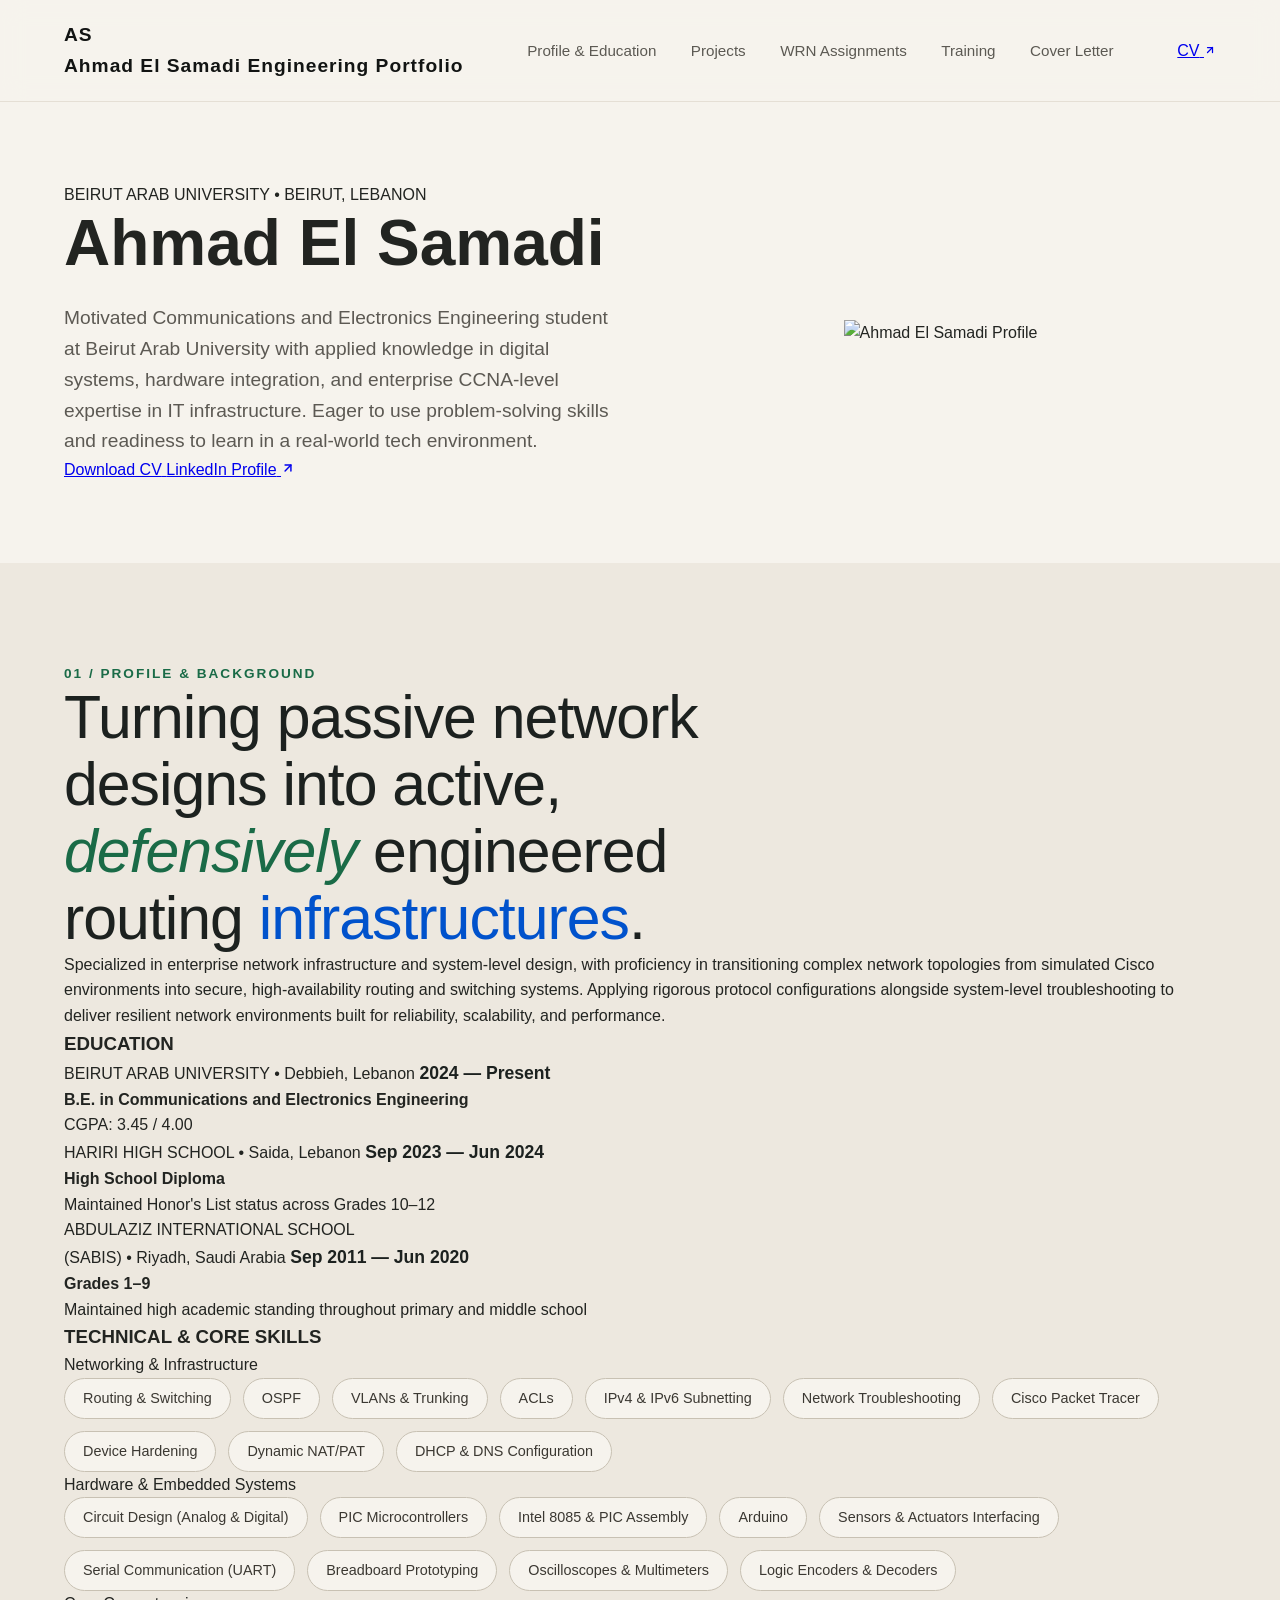
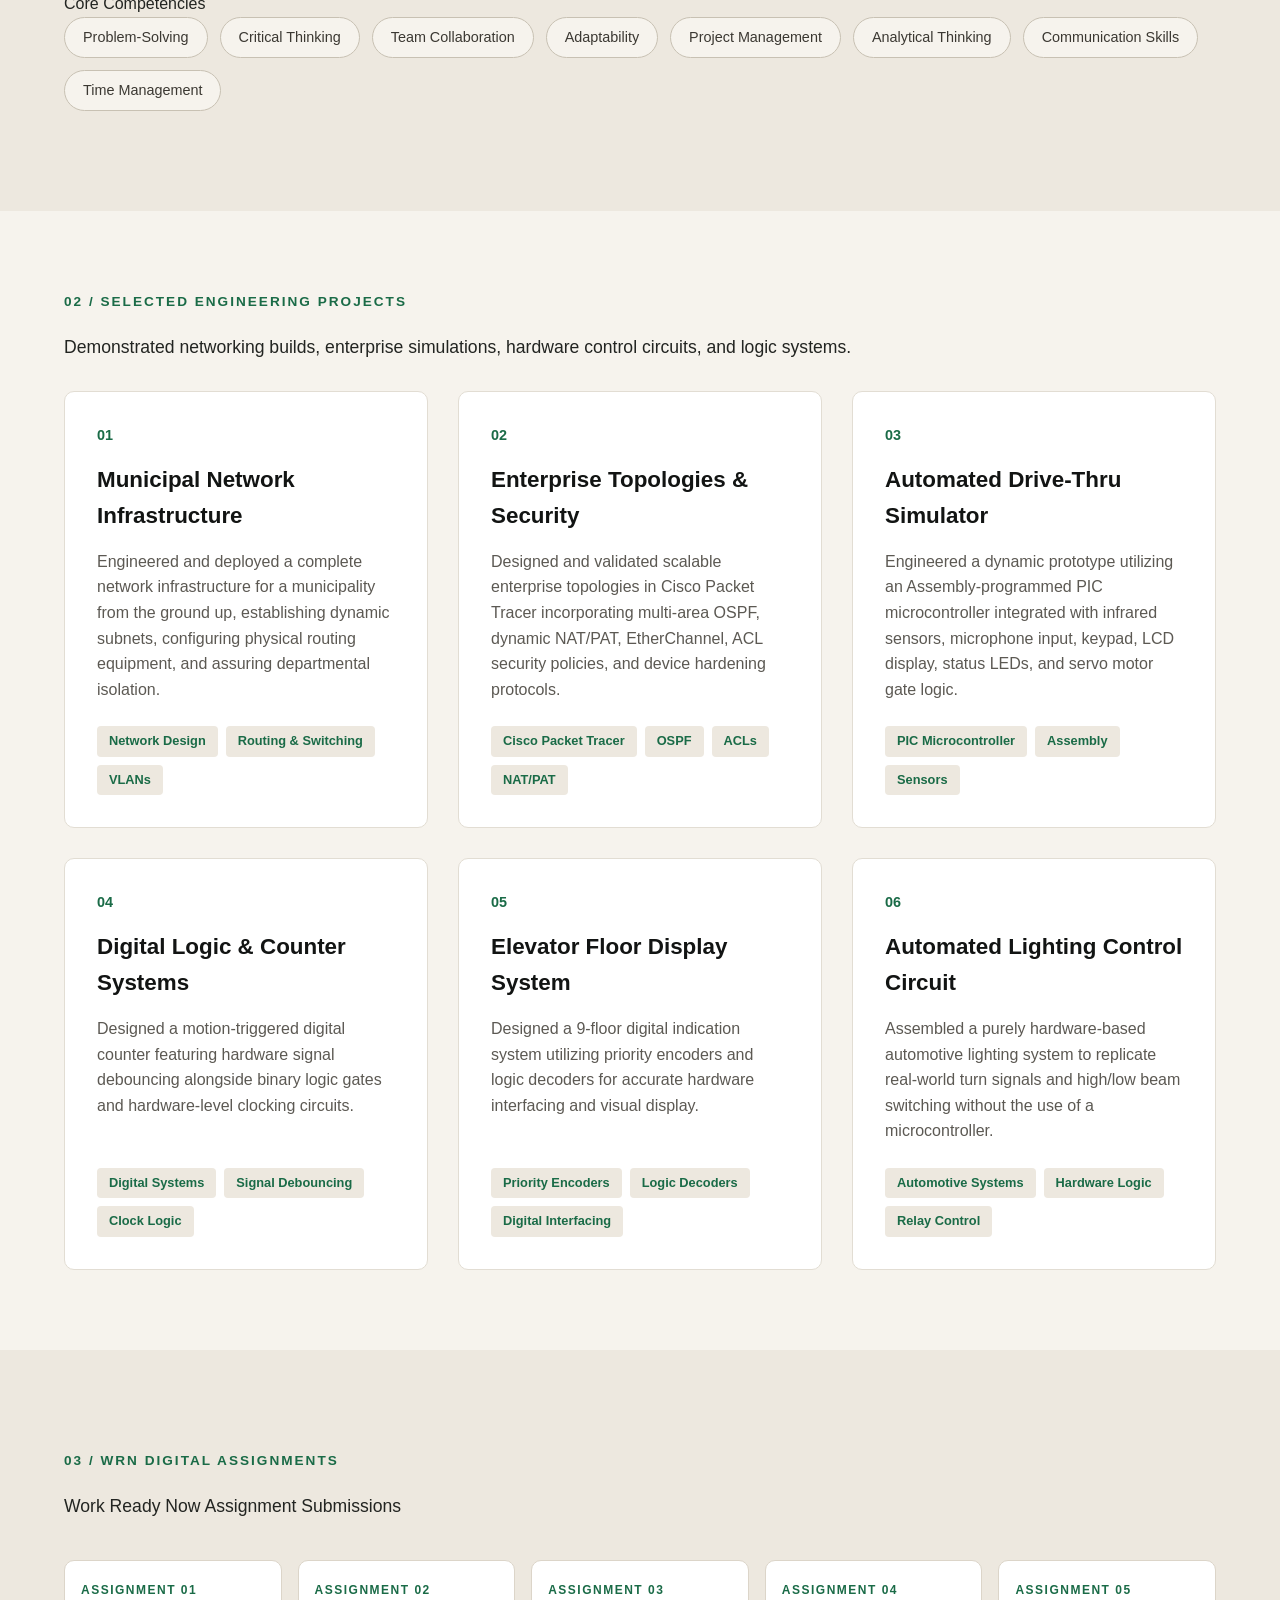
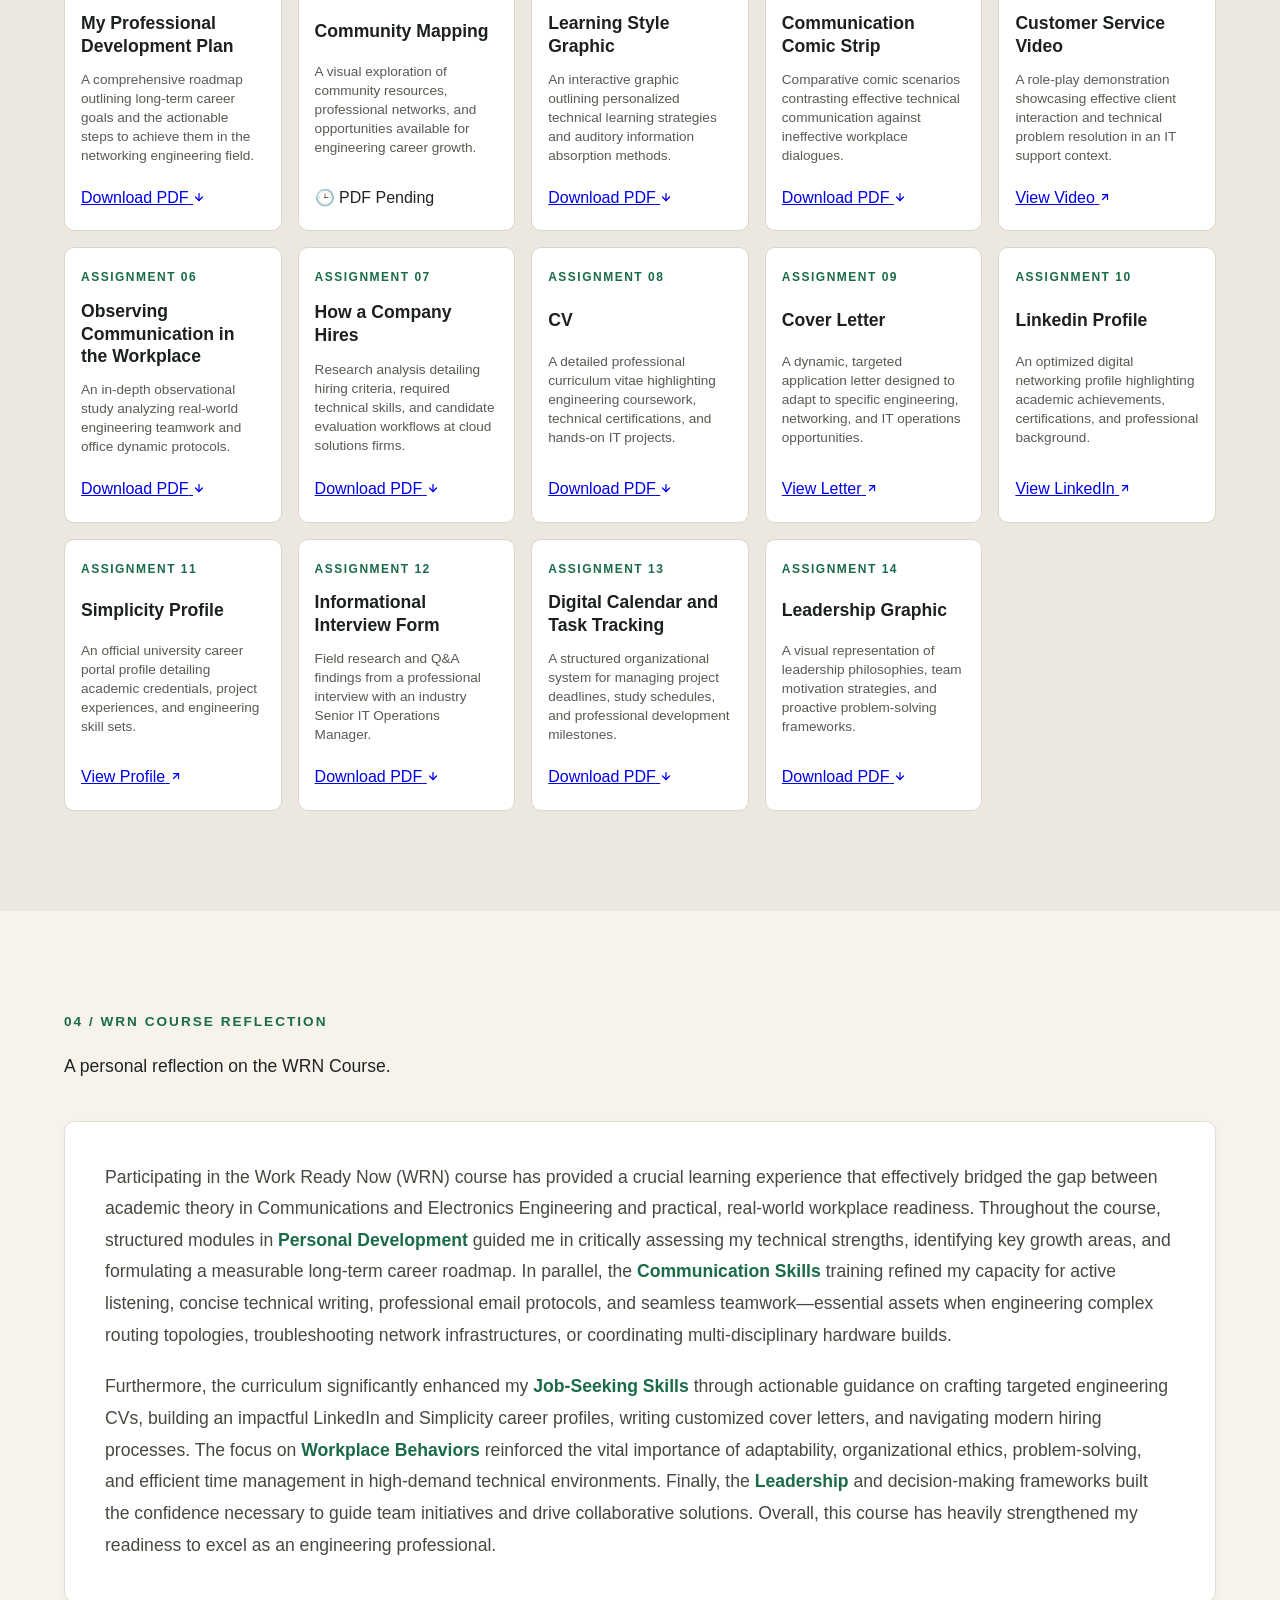
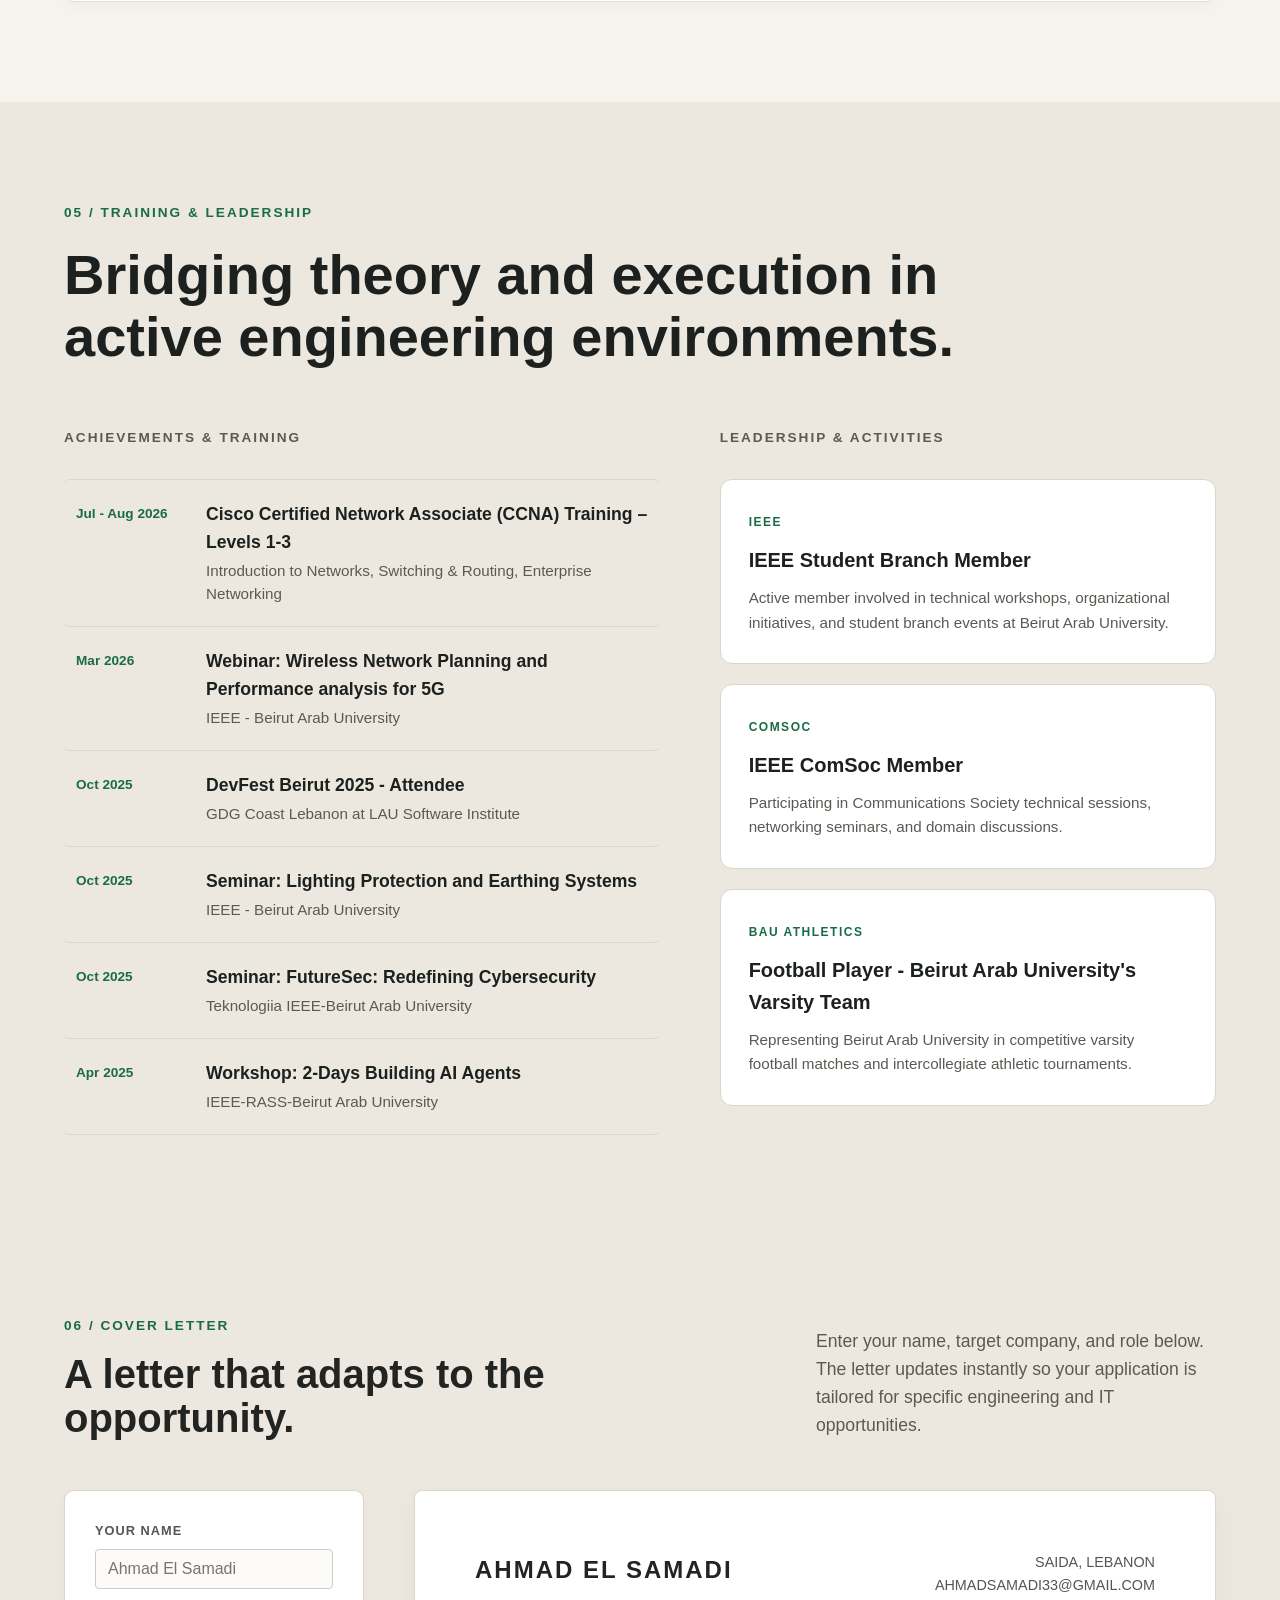
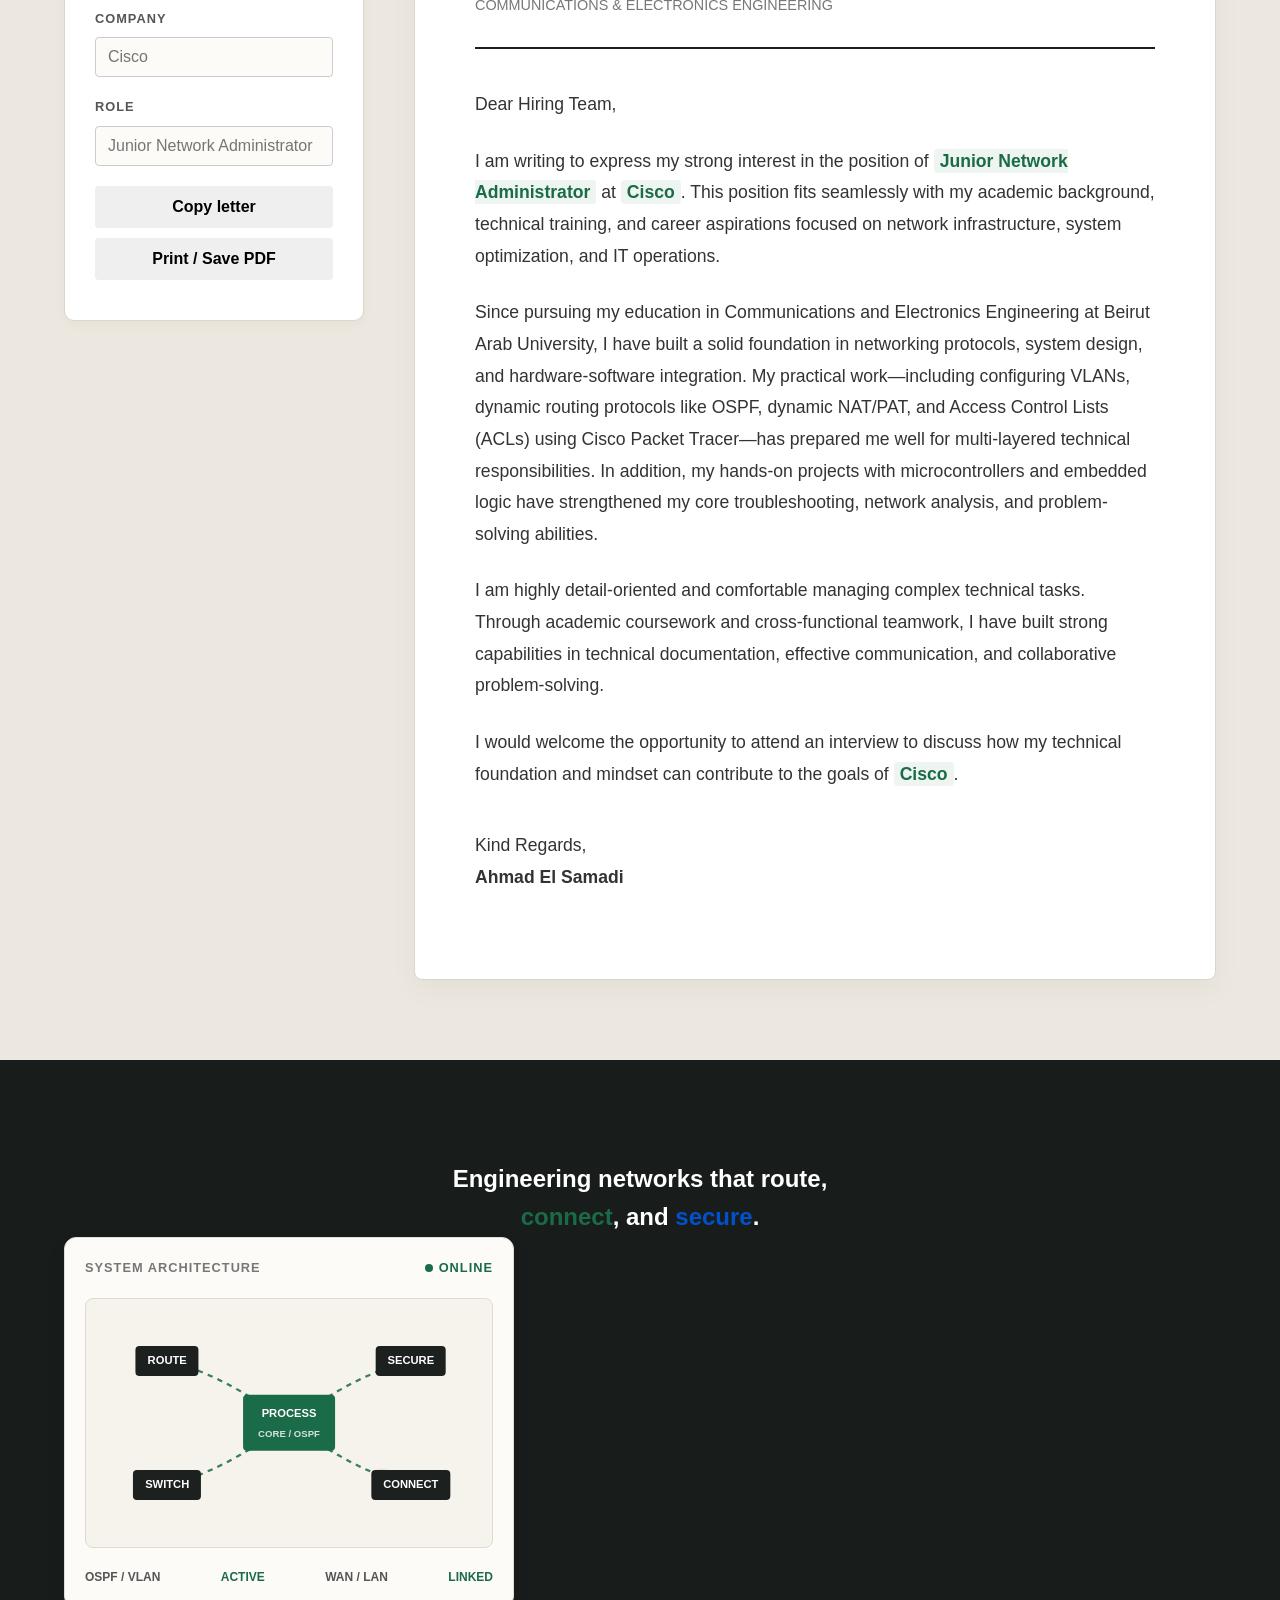
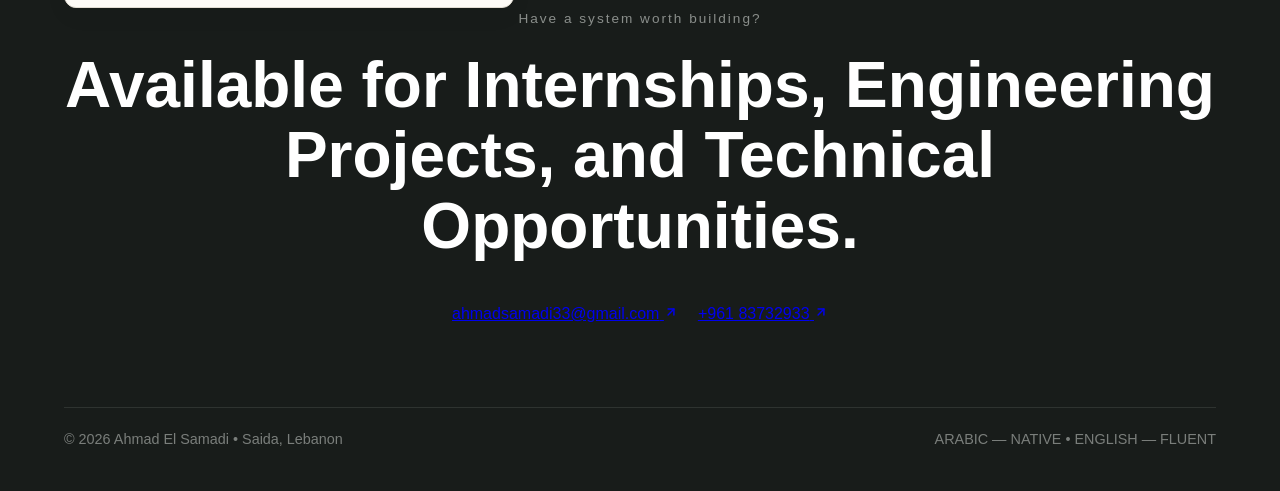
==== commit 2d684a6a: "Update index.html" ====
--- a/index.html
+++ b/index.html
@@ -3,173 +3,177 @@
 <head>
   <meta charset="UTF-8">
   <meta name="viewport" content="width=device-width, initial-scale=1.0">
-  <title>Ali Naser | Communications & Electronics Engineering Portfolio</title>
+  <title>Ahmad El Samadi | Communications & Electronics Engineering Portfolio</title>
   <link rel="stylesheet" href="style.css">
 </head>
 <body>
+<div class="scroll-progress-container">
+  <div class="scroll-progress-bar" id="progressBar"></div>
+</div>
 
   <!-- NAVIGATION BAR -->
   <header>
     <div class="nav-container">
-      <a href="#hero" class="brand">ALI NASER</a>
+      <a href="#hero" class="brand">
+        <span class="brand-badge">AS</span>
+        <div class="brand-details">
+          <span class="brand-name">Ahmad El Samadi</span>
+          <span class="brand-subtitle">Engineering Portfolio</span>
+        </div>
+      </a>
       <nav>
-        <a href="tools/subnet-calculator.html" class="nav-link">🧮 IP Subnet Calculator</a>
-        <a href="#profile">Profile</a>
+        <a href="#profile">Profile & Education</a>
         <a href="#work">Projects</a>
         <a href="#wrn">WRN Assignments</a>
-        <a href="#reflection">WRN Reflection</a>
         <a href="#training">Training</a>
-        <a href="#education">Education</a>
         <a href="#letter">Cover Letter</a>
       </nav>
-      <a href="./pdfs/ahmad-el-samadi-cv.pdf" download="Ahmad El Samadi - CV.pdf" target="_blank" class="btn-cv-top">CV ↗</a>
+      <div class="nav-actions">
+        <a href="./pdfs/ahmad-el-samadi-cv.pdf" download="Ahmad El Samadi - CV.pdf" target="_blank" class="glass-pill glass-sm">
+          <span>CV</span>
+          <svg class="arrow" width="12" height="12" viewBox="0 0 24 24" fill="none" stroke="currentColor" stroke-width="2.5" stroke-linecap="round" stroke-linejoin="round">
+            <line x1="7" y1="17" x2="17" y2="7"></line>
+            <polyline points="7 7 17 7 17 17"></polyline>
+          </svg>
+        </a>
+      </div>
     </div>
   </header>
 
   <main>
     <!-- HERO SECTION -->
-    <section id="hero" class="hero-section reveal">
+    <section id="hero" class="hero-section">
+      <!-- Left Side: Subtitle, Title, Bio & Action Buttons -->
       <div class="hero-left">
-        <div class="badge">COMPREHENSIVE CAREER PORTFOLIO</div>
-        <h1 class="hero-title">
-          Engineering networks that <span class="highlight-green">route</span>, <span class="highlight-blue">connect</span>, and <span class="highlight-dark">secure</span>.
-        </h1>
+        <p class="subtitle">BEIRUT ARAB UNIVERSITY • BEIRUT, LEBANON</p>
+        <h1 class="hero-title">Ahmad El Samadi</h1>
         <p class="hero-bio">
-          Communications and Electronics Engineering student at Beirut Arab University building enterprise network infrastructure, routing topologies, embedded logic, and automated control systems.
+          Motivated Communications and Electronics Engineering student at Beirut Arab University with applied knowledge in digital systems, hardware integration, and enterprise CCNA-level expertise in IT infrastructure. Eager to use problem-solving skills and readiness to learn in a real-world tech environment.
         </p>
-      </div>
-
-      <!-- LIVE NETWORK MAP GRAPHIC -->
+        <div class="hero-buttons">
+          <a href="./pdfs/ahmad-el-samadi-cv.pdf" download="Ahmad El Samadi - CV.pdf" target="_blank" class="glass-pill glass-primary">
+            <span>Download CV</span>
+          </a>
+          <a href="https://linkedin.com/in/ahmad-el-samadi" target="_blank" class="glass-pill">
+            <span>LinkedIn Profile</span>
+            <svg class="arrow" width="14" height="14" viewBox="0 0 24 24" fill="none" stroke="currentColor" stroke-width="2.5" stroke-linecap="round" stroke-linejoin="round">
+              <line x1="7" y1="17" x2="17" y2="7"></line>
+              <polyline points="7 7 17 7 17 17"></polyline>
+            </svg>
+          </a>
+        </div>
+      </div>
+
+      <!-- Right Side: Profile Image -->
       <div class="hero-right">
-        <div class="network-map-card">
-          <div class="map-header">
-            <span class="map-title">SYSTEM ARCHITECTURE</span>
-            <span class="status-online"><span class="dot"></span> ONLINE</span>
-          </div>
-
-          <div class="diagram-container">
-            <svg class="diagram-lines" viewBox="0 0 300 200">
-              <defs>
-                <filter id="glow" x="-50%" y="-50%" width="200%" height="200%">
-                  <feGaussianBlur stdDeviation="2" result="blur" />
-                  <feMerge>
-                    <feMergeNode in="blur" />
-                    <feMergeNode in="SourceGraphic" />
-                  </feMerge>
-                </filter>
-              </defs>
-
-              <!-- CURVED CONNECTION PATHS (GOING IN) -->
-              <path id="path-route-in" d="M 60,50 Q 100,60 150,100" class="dash-line" />
-              <path id="path-switch-in" d="M 60,150 Q 100,140 150,100" class="dash-line" />
-              <path id="path-secure-in" d="M 240,50 Q 200,60 150,100" class="dash-line" />
-              <path id="path-connect-in" d="M 240,150 Q 200,140 150,100" class="dash-line" />
-
-              <!-- HIDDEN CURVED PATHS (COMING OUT) -->
-              <path id="path-route-out" d="M 150,100 Q 100,80 60,50" class="dash-line-hidden" />
-              <path id="path-switch-out" d="M 150,100 Q 100,120 60,150" class="dash-line-hidden" />
-              <path id="path-secure-out" d="M 150,100 Q 200,80 240,50" class="dash-line-hidden" />
-              <path id="path-connect-out" d="M 150,100 Q 200,120 240,150" class="dash-line-hidden" />
-
-              <!-- ANIMATED PACKETS (GOING IN) -->
-              <circle r="3" fill="#1a6b47" filter="url(#glow)">
-                <animateMotion dur="2.2s" repeatCount="indefinite">
-                  <mpath href="#path-route-in"/>
-                </animateMotion>
-              </circle>
-
-              <circle r="3" fill="#1a6b47" filter="url(#glow)">
-                <animateMotion dur="2.6s" repeatCount="indefinite">
-                  <mpath href="#path-switch-in"/>
-                </animateMotion>
-              </circle>
-
-              <circle r="3" fill="#1a6b47" filter="url(#glow)">
-                <animateMotion dur="2.4s" repeatCount="indefinite">
-                  <mpath href="#path-secure-in"/>
-                </animateMotion>
-              </circle>
-
-              <circle r="3" fill="#1a6b47" filter="url(#glow)">
-                <animateMotion dur="2.1s" repeatCount="indefinite">
-                  <mpath href="#path-connect-in"/>
-                </animateMotion>
-              </circle>
-
-              <!-- ANIMATED PACKETS (COMING OUT) -->
-              <circle r="2.5" fill="#0052cc" filter="url(#glow)">
-                <animateMotion dur="2.7s" repeatCount="indefinite">
-                  <mpath href="#path-route-out"/>
-                </animateMotion>
-              </circle>
-
-              <circle r="2.5" fill="#0052cc" filter="url(#glow)">
-                <animateMotion dur="2.3s" repeatCount="indefinite">
-                  <mpath href="#path-switch-out"/>
-                </animateMotion>
-              </circle>
-
-              <circle r="2.5" fill="#0052cc" filter="url(#glow)">
-                <animateMotion dur="2.8s" repeatCount="indefinite">
-                  <mpath href="#path-secure-out"/>
-                </animateMotion>
-              </circle>
-
-              <circle r="2.5" fill="#0052cc" filter="url(#glow)">
-                <animateMotion dur="2.5s" repeatCount="indefinite">
-                  <mpath href="#path-connect-out"/>
-                </animateMotion>
-              </circle>
-            </svg>
-
-            <div class="node node-top-left">ROUTE</div>
-            <div class="node node-bottom-left">SWITCH</div>
-            <div class="node node-center">
-              <span>PROCESS</span>
-              <small>CORE / OSPF</small>
-            </div>
-            <div class="node node-top-right">SECURE</div>
-            <div class="node node-bottom-right">CONNECT</div>
-          </div>
-
-          <div class="map-footer">
-            <span>OSPF / VLAN</span>
-            <span class="status-text">ACTIVE</span>
-            <span>WAN / LAN</span>
-            <span class="status-text">LINKED</span>
-          </div>
-        </div>
+        <img src="image/profile.png" alt="Ahmad El Samadi Profile" class="profile-photo">
       </div>
     </section>
 
-    <!-- PROFESSIONAL LINKS SECTION -->
-    <section class="links-section">
-      <a href="./pdfs/ahmad-el-samadi-cv.pdf" download="Ahmad El Samadi - CV.pdf" target="_blank" class="primary-btn">Download CV</a>
-      <a href="https://linkedin.com/in/ahmad-el-samadi" target="_blank" class="secondary-btn">LinkedIn Profile ↗</a>
-    </section>
-
-    <!-- 01 / PROFILE -->
+    <!-- 01 / PROFILE & BACKGROUND -->
     <section id="profile" class="profile-section reveal">
-      <div class="section-tag">01 / PROFILE</div>
+      <div class="section-tag">01 / PROFILE & BACKGROUND</div>
       
-      <div class="profile-content">
-        <h2 class="profile-headline">
-          I’m most interested in the point where network theory stops being a diagram and starts becoming a <span class="highlight-green-italic">secure, routing system.</span>
-        </h2>
-        
-        <div class="profile-text">
-          <p>My work combines enterprise network infrastructure, routing topologies, and system-level thinking. I enjoy taking a network design from Cisco Packet Tracer simulations to fully operational environments that can route, switch, and secure data reliably.</p>
-          
-          <div class="skill-tags">
-            <span>Routing & Switching</span>
-            <span>OSPF</span>
-            <span>NAT & PAT</span>
-            <span>Access Control Lists (ACLs)</span>
-            <span>VLANs & Trunking</span>
-            <span>EtherChannel</span>
-            <span>Device Hardening</span>
-            <span>Cisco Packet Tracer</span>
-            <span>Network Infrastructure</span>
+      <div class="profile-container">
+        <!-- Top Row: Headline & Bio -->
+        <div class="profile-header-grid">
+          <h2 class="profile-headline">
+            Turning passive network<br>
+            designs into active, <br> <span class="highlight-green-italic">defensively</span> engineered <br> routing <span class="highlight-blue">infrastructures</span>.
+          </h2>
+          <div class="profile-bio">
+            <p>Specialized in enterprise network infrastructure and system-level design, with proficiency in transitioning complex network topologies from simulated Cisco environments into secure, high-availability routing and switching systems. Applying rigorous protocol configurations alongside system-level troubleshooting to deliver resilient network environments built for reliability, scalability, and performance.</p>
+          </div>
+        </div>
+
+        <!-- Bottom Row: Education & Curated Skills Cards -->
+        <div class="profile-details-grid">
+          <!-- Left Card: Education -->
+          <div class="profile-edu-card">
+            <h3 class="profile-subheading">EDUCATION</h3>
+            
+            <div class="edu-list">
+              <div class="edu-item">
+                <div class="edu-item-header">
+                  <span class="edu-school">BEIRUT ARAB UNIVERSITY • Debbieh, Lebanon</span>
+                  <span class="edu-date">2024 — Present</span>
+                </div>
+                <h4 class="edu-degree">B.E. in Communications and Electronics Engineering</h4>
+                <p class="edu-meta">CGPA: 3.45 / 4.00</p>
+              </div>
+
+              <div class="edu-divider-line"></div>
+
+              <div class="edu-item">
+                <div class="edu-item-header">
+                  <span class="edu-school">HARIRI HIGH SCHOOL • Saida, Lebanon</span>
+                  <span class="edu-date">Sep 2023 — Jun 2024</span>
+                </div>
+                <h4 class="edu-degree">High School Diploma</h4>
+                <p class="edu-meta">Maintained Honor's List status across Grades 10–12</p>
+              </div>
+
+              <div class="edu-divider-line"></div>
+
+              <div class="edu-item">
+                <div class="edu-item-header">
+                  <span class="edu-school">ABDULAZIZ INTERNATIONAL SCHOOL <br> (SABIS) • Riyadh, Saudi Arabia</span>
+                  <span class="edu-date">Sep 2011 — Jun 2020</span>
+                </div>
+                <h4 class="edu-degree">Grades 1–9</h4>
+                <p class="edu-meta">Maintained high academic standing throughout primary and middle school</p>
+              </div>
+            </div>
+          </div>
+
+          <!-- Right Card: Curated Key Skills -->
+          <div class="profile-skills-card">
+            <h3 class="profile-subheading">TECHNICAL & CORE SKILLS</h3>
+            
+            <div class="skill-category">
+              <span class="category-label">Networking & Infrastructure</span>
+              <div class="skill-tags">
+                <span>Routing & Switching</span>
+                <span>OSPF</span>
+                <span>VLANs & Trunking</span>
+                <span>ACLs</span>
+                <span>IPv4 & IPv6 Subnetting</span>
+                <span>Network Troubleshooting</span>
+                <span>Cisco Packet Tracer</span>
+                <span>Device Hardening</span>
+                <span>Dynamic NAT/PAT</span>
+                <span>DHCP & DNS Configuration</span>
+              </div>
+            </div>
+
+            <div class="skill-category">
+              <span class="category-label">Hardware & Embedded Systems</span>
+              <div class="skill-tags">
+                <span>Circuit Design (Analog & Digital)</span>
+                <span>PIC Microcontrollers</span>
+                <span>Intel 8085 & PIC Assembly</span>
+                <span>Arduino</span>
+                <span>Sensors & Actuators Interfacing</span>
+                <span>Serial Communication (UART)</span>
+                <span>Breadboard Prototyping</span>
+                <span>Oscilloscopes & Multimeters</span>
+                <span>Logic Encoders & Decoders</span>
+              </div>
+            </div>
+
+            <div class="skill-category">
+              <span class="category-label">Core Competencies</span>
+              <div class="skill-tags">
+                <span>Problem-Solving</span>
+                <span>Critical Thinking</span>
+                <span>Team Collaboration</span>
+                <span>Adaptability</span>
+                <span>Project Management</span>
+                <span>Analytical Thinking</span>
+                <span>Communication Skills</span>
+                <span>Time Management</span>
+              </div>
+            </div>
           </div>
         </div>
       </div>
@@ -178,48 +182,60 @@
     <!-- 02 / SELECTED ENGINEERING PROJECTS -->
     <section id="work" class="projects-section reveal">
       <div class="section-tag" style="margin-bottom: 20px;">02 / SELECTED ENGINEERING PROJECTS</div>
-      <p class="section-desc" style="margin-bottom: 40px; font-size: 1.2rem; color: #5c5953;">Demonstrated networking builds, enterprise simulations, hardware control circuits, and logic systems.</p>
+      <p class="section-desc" style="margin-bottom: 30px; font-size: 1.1rem;">Demonstrated networking builds, enterprise simulations, hardware control circuits, and logic systems.</p>
 
       <div class="project-grid">
         <article class="project-card">
-          <div class="card-num">01</div>
-          <h3>Municipal Network Infrastructure</h3>
-          <p>Engineered and deployed a complete network infrastructure for a municipality from the ground up, establishing dynamic subnets, configuring physical routing equipment, and assuring departmental isolation.</p>
+          <div>
+            <div class="card-num">01</div>
+            <h3>Municipal Network Infrastructure</h3>
+            <p>Engineered and deployed a complete network infrastructure for a municipality from the ground up, establishing dynamic subnets, configuring physical routing equipment, and assuring departmental isolation.</p>
+          </div>
           <div class="tech-tags"><span>Network Design</span><span>Routing & Switching</span><span>VLANs</span></div>
         </article>
 
         <article class="project-card">
-          <div class="card-num">02</div>
-          <h3>Enterprise Topologies & Security</h3>
-          <p>Designed and validated scalable enterprise topologies in Cisco Packet Tracer incorporating multi-area OSPF, dynamic NAT/PAT, EtherChannel, ACL security policies, and device hardening protocols.</p>
+          <div>
+            <div class="card-num">02</div>
+            <h3>Enterprise Topologies & Security</h3>
+            <p>Designed and validated scalable enterprise topologies in Cisco Packet Tracer incorporating multi-area OSPF, dynamic NAT/PAT, EtherChannel, ACL security policies, and device hardening protocols.</p>
+          </div>
           <div class="tech-tags"><span>Cisco Packet Tracer</span><span>OSPF</span><span>ACLs</span><span>NAT/PAT</span></div>
         </article>
 
         <article class="project-card">
-          <div class="card-num">03</div>
-          <h3>Automated Drive-Thru Simulator</h3>
-          <p>Engineered a dynamic prototype utilizing an Assembly-programmed PIC microcontroller integrated with infrared sensors, microphone input, keypad, LCD display, status LEDs, and servo motor gate logic.</p>
+          <div>
+            <div class="card-num">03</div>
+            <h3>Automated Drive-Thru Simulator</h3>
+            <p>Engineered a dynamic prototype utilizing an Assembly-programmed PIC microcontroller integrated with infrared sensors, microphone input, keypad, LCD display, status LEDs, and servo motor gate logic.</p>
+          </div>
           <div class="tech-tags"><span>PIC Microcontroller</span><span>Assembly</span><span>Sensors</span></div>
         </article>
 
         <article class="project-card">
-          <div class="card-num">04</div>
-          <h3>Digital Logic & Counter Systems</h3>
-          <p>Designed a motion-triggered digital counter featuring hardware signal debouncing alongside binary logic gates and hardware-level clocking circuits.</p>
+          <div>
+            <div class="card-num">04</div>
+            <h3>Digital Logic & Counter Systems</h3>
+            <p>Designed a motion-triggered digital counter featuring hardware signal debouncing alongside binary logic gates and hardware-level clocking circuits.</p>
+          </div>
           <div class="tech-tags"><span>Digital Systems</span><span>Signal Debouncing</span><span>Clock Logic</span></div>
         </article>
 
         <article class="project-card">
-          <div class="card-num">05</div>
-          <h3>Elevator Floor Display System</h3>
-          <p>Designed a 9-floor digital indication system utilizing priority encoders and logic decoders for accurate hardware interfacing and visual display.</p>
+          <div>
+            <div class="card-num">05</div>
+            <h3>Elevator Floor Display System</h3>
+            <p>Designed a 9-floor digital indication system utilizing priority encoders and logic decoders for accurate hardware interfacing and visual display.</p>
+          </div>
           <div class="tech-tags"><span>Priority Encoders</span><span>Logic Decoders</span><span>Digital Interfacing</span></div>
         </article>
 
         <article class="project-card">
-          <div class="card-num">06</div>
-          <h3>Automated Lighting Control Circuit</h3>
-          <p>Assembled a purely hardware-based automotive lighting system to replicate real-world turn signals and high/low beam switching without the use of a microcontroller.</p>
+          <div>
+            <div class="card-num">06</div>
+            <h3>Automated Lighting Control Circuit</h3>
+            <p>Assembled a purely hardware-based automotive lighting system to replicate real-world turn signals and high/low beam switching without the use of a microcontroller.</p>
+          </div>
           <div class="tech-tags"><span>Automotive Systems</span><span>Hardware Logic</span><span>Relay Control</span></div>
         </article>
       </div>
@@ -228,123 +244,205 @@
     <!-- 03 / WRN VIRTUAL DIGITAL ASSIGNMENTS -->
     <section id="wrn" class="wrn-section reveal">
       <div class="section-tag" style="margin-bottom: 20px;">03 / WRN DIGITAL ASSIGNMENTS</div>
-      <p class="section-desc" style="margin-bottom: 40px; font-size: 1.2rem; color: #5c5953;">Work Ready Now Assignment Submissions</p>
+      <p class="section-desc" style="margin-bottom: 40px; font-size: 1.1rem;">Work Ready Now Assignment Submissions</p>
 
       <div class="assignment-grid">
-        
         <div class="assignment-card">
           <span class="assign-no">ASSIGNMENT 01</span>
           <h4>My Professional Development Plan</h4>
           <p>A comprehensive roadmap outlining long-term career goals and the actionable steps to achieve them in the networking engineering field.</p>
-          <a href="./pdfs/ahmad-el-samadi-professional-development-plan.pdf" download="Professional_Development_Plan.pdf" class="pdf-download-link">📥 Download Assignment PDF</a>
+          <a href="./pdfs/ahmad-el-samadi-professional-development-plan.pdf" download="Professional_Development_Plan.pdf" class="glass-pill glass-sm glass-dark">
+            <span>Download PDF</span>
+            <svg class="arrow" width="12" height="12" viewBox="0 0 24 24" fill="none" stroke="currentColor" stroke-width="2.5" stroke-linecap="round" stroke-linejoin="round">
+              <line x1="12" y1="5" x2="12" y2="19"></line>
+              <polyline points="19 12 12 19 5 12"></polyline>
+            </svg>
+          </a>
         </div>
 
         <div class="assignment-card">
           <span class="assign-no">ASSIGNMENT 02</span>
           <h4>Community Mapping</h4>
           <p>A visual exploration of community resources, professional networks, and opportunities available for engineering career growth.</p>
-          <span class="pdf-download-link disabled-link">🕒 PDF will be provided later</span>
+          <span class="glass-pill glass-sm glass-disabled">🕒 PDF Pending</span>
         </div>
 
         <div class="assignment-card">
           <span class="assign-no">ASSIGNMENT 03</span>
           <h4>Learning Style Graphic</h4>
           <p>An interactive graphic outlining personalized technical learning strategies and auditory information absorption methods.</p>
-          <a href="./pdfs/ahmad-el-samadi-learning-style-portfolio.pdf" download="Learning_Style_Portfolio.pdf" class="pdf-download-link">📥 Download Assignment PDF</a>
+          <a href="./pdfs/ahmad-el-samadi-learning-style-portfolio.pdf" download="Learning_Style_Portfolio.pdf" class="glass-pill glass-sm glass-dark">
+            <span>Download PDF</span>
+            <svg class="arrow" width="12" height="12" viewBox="0 0 24 24" fill="none" stroke="currentColor" stroke-width="2.5" stroke-linecap="round" stroke-linejoin="round">
+              <line x1="12" y1="5" x2="12" y2="19"></line>
+              <polyline points="19 12 12 19 5 12"></polyline>
+            </svg>
+          </a>
         </div>
 
         <div class="assignment-card">
           <span class="assign-no">ASSIGNMENT 04</span>
           <h4>Communication Comic Strip</h4>
           <p>Comparative comic scenarios contrasting effective technical communication against ineffective workplace dialogues.</p>
-          <a href="./pdfs/ahmad-el-samadi-comic-strip.pdf" download="Workplace_Communication_Comics.pdf" class="pdf-download-link">📥 Download Assignment PDF</a>
+          <a href="./pdfs/ahmad-el-samadi-comic-strip.pdf" download="Workplace_Communication_Comics.pdf" class="glass-pill glass-sm glass-dark">
+            <span>Download PDF</span>
+            <svg class="arrow" width="12" height="12" viewBox="0 0 24 24" fill="none" stroke="currentColor" stroke-width="2.5" stroke-linecap="round" stroke-linejoin="round">
+              <line x1="12" y1="5" x2="12" y2="19"></line>
+              <polyline points="19 12 12 19 5 12"></polyline>
+            </svg>
+          </a>
         </div>
 
         <div class="assignment-card">
           <span class="assign-no">ASSIGNMENT 05</span>
           <h4>Customer Service Video</h4>
           <p>A role-play demonstration showcasing effective client interaction and technical problem resolution in an IT support context.</p>
-          <a href="https://youtu.be/Z9uC8aF-RCw?si=_khp39ry5AWsPYp4" target="_blank" class="pdf-download-link">▶ View Video</a>
+          <a href="https://youtu.be/Z9uC8aF-RCw?si=_khp39ry5AWsPYp4" target="_blank" class="glass-pill glass-sm glass-dark">
+            <span>View Video</span>
+            <svg class="arrow" width="12" height="12" viewBox="0 0 24 24" fill="none" stroke="currentColor" stroke-width="2.5" stroke-linecap="round" stroke-linejoin="round">
+              <line x1="7" y1="17" x2="17" y2="7"></line>
+              <polyline points="7 7 17 7 17 17"></polyline>
+            </svg>
+          </a>
         </div>
 
         <div class="assignment-card">
           <span class="assign-no">ASSIGNMENT 06</span>
           <h4>Observing Communication in the Workplace</h4>
           <p>An in-depth observational study analyzing real-world engineering teamwork and office dynamic protocols.</p>
-          <a href="./pdfs/ahmad-el-samadi-observing-communication-in-the-workplace.pdf" download="Observing_Communication.pdf" class="pdf-download-link">📥 Download Assignment PDF</a>
+          <a href="./pdfs/ahmad-el-samadi-observing-communication-in-the-workplace.pdf" download="Observing_Communication.pdf" class="glass-pill glass-sm glass-dark">
+            <span>Download PDF</span>
+            <svg class="arrow" width="12" height="12" viewBox="0 0 24 24" fill="none" stroke="currentColor" stroke-width="2.5" stroke-linecap="round" stroke-linejoin="round">
+              <line x1="12" y1="5" x2="12" y2="19"></line>
+              <polyline points="19 12 12 19 5 12"></polyline>
+            </svg>
+          </a>
         </div>
 
         <div class="assignment-card">
           <span class="assign-no">ASSIGNMENT 07</span>
           <h4>How a Company Hires</h4>
           <p>Research analysis detailing hiring criteria, required technical skills, and candidate evaluation workflows at cloud solutions firms.</p>
-          <a href="./pdfs/ahmad-el-samadi-how-a-company-hires.pdf" download="How_A_Company_Hires.pdf" class="pdf-download-link">📥 Download Assignment PDF</a>
+          <a href="./pdfs/ahmad-el-samadi-how-a-company-hires.pdf" download="How_A_Company_Hires.pdf" class="glass-pill glass-sm glass-dark">
+            <span>Download PDF</span>
+            <svg class="arrow" width="12" height="12" viewBox="0 0 24 24" fill="none" stroke="currentColor" stroke-width="2.5" stroke-linecap="round" stroke-linejoin="round">
+              <line x1="12" y1="5" x2="12" y2="19"></line>
+              <polyline points="19 12 12 19 5 12"></polyline>
+            </svg>
+          </a>
         </div>
 
         <div class="assignment-card">
           <span class="assign-no">ASSIGNMENT 08</span>
           <h4>CV</h4>
           <p>A detailed professional curriculum vitae highlighting engineering coursework, technical certifications, and hands-on IT projects.</p>
-          <a href="./pdfs/ahmad-el-samadi-cv.pdf" download="CV.pdf" class="pdf-download-link">📥 Download Assignment PDF</a>
+          <a href="./pdfs/ahmad-el-samadi-cv.pdf" download="CV.pdf" class="glass-pill glass-sm glass-dark">
+            <span>Download PDF</span>
+            <svg class="arrow" width="12" height="12" viewBox="0 0 24 24" fill="none" stroke="currentColor" stroke-width="2.5" stroke-linecap="round" stroke-linejoin="round">
+              <line x1="12" y1="5" x2="12" y2="19"></line>
+              <polyline points="19 12 12 19 5 12"></polyline>
+            </svg>
+          </a>
         </div>
 
         <div class="assignment-card">
           <span class="assign-no">ASSIGNMENT 09</span>
           <h4>Cover Letter</h4>
           <p>A dynamic, targeted application letter designed to adapt to specific engineering, networking, and IT operations opportunities.</p>
-          <a href="#letter" class="pdf-download-link">📝 View Cover Letter</a>
+          <a href="#letter" class="glass-pill glass-sm glass-dark">
+            <span>View Letter</span>
+            <svg class="arrow" width="12" height="12" viewBox="0 0 24 24" fill="none" stroke="currentColor" stroke-width="2.5" stroke-linecap="round" stroke-linejoin="round">
+              <line x1="7" y1="17" x2="17" y2="7"></line>
+              <polyline points="7 7 17 7 17 17"></polyline>
+            </svg>
+          </a>
         </div>
 
         <div class="assignment-card">
           <span class="assign-no">ASSIGNMENT 10</span>
           <h4>Linkedin Profile</h4>
           <p>An optimized digital networking profile highlighting academic achievements, certifications, and professional background.</p>
-          <a href="https://linkedin.com/in/ahmad-el-samadi" target="_blank" class="pdf-download-link">↗ View LinkedIn Profile</a>
+          <a href="https://linkedin.com/in/ahmad-el-samadi" target="_blank" class="glass-pill glass-sm glass-dark">
+            <span>View LinkedIn</span>
+            <svg class="arrow" width="12" height="12" viewBox="0 0 24 24" fill="none" stroke="currentColor" stroke-width="2.5" stroke-linecap="round" stroke-linejoin="round">
+              <line x1="7" y1="17" x2="17" y2="7"></line>
+              <polyline points="7 7 17 7 17 17"></polyline>
+            </svg>
+          </a>
         </div>
 
         <div class="assignment-card">
           <span class="assign-no">ASSIGNMENT 11</span>
+          <h4>Simplicity Profile</h4>
+          <p>An official university career portal profile detailing academic credentials, project experiences, and engineering skill sets.</p>
+          <a href="https://bau-csm.symplicity.com/profiles/ahmad.el.samadi.samadi2" target="_blank" class="glass-pill glass-sm glass-dark">
+            <span>View Profile</span>
+            <svg class="arrow" width="12" height="12" viewBox="0 0 24 24" fill="none" stroke="currentColor" stroke-width="2.5" stroke-linecap="round" stroke-linejoin="round">
+              <line x1="7" y1="17" x2="17" y2="7"></line>
+              <polyline points="7 7 17 7 17 17"></polyline>
+            </svg>
+          </a>
+        </div>
+
+        <div class="assignment-card">
+          <span class="assign-no">ASSIGNMENT 12</span>
           <h4>Informational Interview Form</h4>
           <p>Field research and Q&A findings from a professional interview with an industry Senior IT Operations Manager.</p>
-          <a href="./pdfs/ahmad-el-samadi-informational-interview-form.pdf" download="Informational_Interview_Form.pdf" class="pdf-download-link">📥 Download Assignment PDF</a>
-        </div>
-
-        <div class="assignment-card">
-          <span class="assign-no">ASSIGNMENT 12</span>
-          <h4>Digital Calendar and Task Tracking</h4>
-          <p>A structured organizational system for managing project deadlines, study schedules, and professional development milestones.</p>
-          <span class="pdf-download-link disabled-link">🕒 PDF will be provided later</span>
-        </div>
-
-        <div class="assignment-card">
-          <span class="assign-no">ASSIGNMENT 13</span>
+          <a href="./pdfs/ahmad-el-samadi-informational-interview-form.pdf" download="Informational_Interview_Form.pdf" class="glass-pill glass-sm glass-dark">
+            <span>Download PDF</span>
+            <svg class="arrow" width="12" height="12" viewBox="0 0 24 24" fill="none" stroke="currentColor" stroke-width="2.5" stroke-linecap="round" stroke-linejoin="round">
+              <line x1="12" y1="5" x2="12" y2="19"></line>
+              <polyline points="19 12 12 19 5 12"></polyline>
+            </svg>
+          </a>
+        </div>
+
+        <div class="assignment-card">
+  <span class="assign-no">ASSIGNMENT 13</span>
+  <h4>Digital Calendar and Task Tracking</h4>
+  <p>A structured organizational system for managing project deadlines, study schedules, and professional development milestones.</p>
+  <a href="./pdfs/ahmad-el-samadi-digital-calendar-task-tracking.pdf" download="Digital Calendar & Task Tracking.pdf" class="glass-pill glass-sm glass-dark">
+    <span>Download PDF</span>
+    <svg class="arrow" width="12" height="12" viewBox="0 0 24 24" fill="none" stroke="currentColor" stroke-width="2.5" stroke-linecap="round" stroke-linejoin="round">
+      <line x1="12" y1="5" x2="12" y2="19"></line>
+      <polyline points="19 12 12 19 5 12"></polyline>
+    </svg>
+  </a>
+</div>
+
+        <div class="assignment-card">
+          <span class="assign-no">ASSIGNMENT 14</span>
           <h4>Leadership Graphic</h4>
           <p>A visual representation of leadership philosophies, team motivation strategies, and proactive problem-solving frameworks.</p>
-          <span class="pdf-download-link disabled-link">🕒 PDF will be provided later</span>
-        </div>
-
+          <a href="./pdfs/ahmad-el-samadi-leadership-graphic.pdf" download="Leadership_Graphic.pdf" class="glass-pill glass-sm glass-dark">
+            <span>Download PDF</span>
+            <svg class="arrow" width="12" height="12" viewBox="0 0 24 24" fill="none" stroke="currentColor" stroke-width="2.5" stroke-linecap="round" stroke-linejoin="round">
+              <line x1="12" y1="5" x2="12" y2="19"></line>
+              <polyline points="19 12 12 19 5 12"></polyline>
+            </svg>
+          </a>
+        </div>
       </div>
     </section>
 
     <!-- 04 / WRN COURSE REFLECTION -->
     <section id="reflection" class="reflection-section reveal">
       <div class="section-tag" style="margin-bottom: 20px;">04 / WRN COURSE REFLECTION</div>
-      <p class="section-desc" style="margin-bottom: 40px; font-size: 1.2rem; color: #5c5953;">A personal reflection on the WRN Course.</p>
+      <p class="section-desc" style="margin-bottom: 40px; font-size: 1.1rem;">A personal reflection on the WRN Course.</p>
       
       <div class="reflection-content">
-        <p>Participating in the Work Ready Now course has been a highly valuable experience that bridged the gap between my academic engineering studies and practical workplace readiness. The curriculum significantly improved my <strong>Personal Development</strong> by teaching me how to assess my skills and set measurable, long-term professional goals. Through the <strong>Communication Skills</strong> modules, I learned to practice active listening, write professional emails, and collaborate effectively within a team—skills that are essential when coordinating complex network deployments or hardware builds.</p>
+        <p>Participating in the Work Ready Now (WRN) course has provided a crucial learning experience that effectively bridged the gap between academic theory in Communications and Electronics Engineering and practical, real-world workplace readiness. Throughout the course, structured modules in <strong>Personal Development</strong> guided me in critically assessing my technical strengths, identifying key growth areas, and formulating a measurable long-term career roadmap. In parallel, the <strong>Communication Skills</strong> training refined my capacity for active listening, concise technical writing, professional email protocols, and seamless teamwork—essential assets when engineering complex routing topologies, troubleshooting network infrastructures, or coordinating multi-disciplinary hardware builds.</p>
         
-        <p>Moreover, the course strengthened my <strong>Job-Seeking Skills</strong> by guiding me through crafting targeted CVs, optimizing my LinkedIn profile, and understanding what employers truly look for. I also gained crucial insights into <strong>Workplace Behaviors</strong>, emphasizing time management, taking initiative, and adapting to organizational policies. Finally, the <strong>Leadership</strong> training equipped me with actionable problem-solving frameworks and the ability to motivate others. Overall, this course has profoundly enhanced my confidence and readiness to enter the professional communications and electronics engineering field.</p>
+        <p>Furthermore, the curriculum significantly enhanced my <strong>Job-Seeking Skills</strong> through actionable guidance on crafting targeted engineering CVs, building an impactful LinkedIn and Simplicity career profiles, writing customized cover letters, and navigating modern hiring processes. The focus on <strong>Workplace Behaviors</strong> reinforced the vital importance of adaptability, organizational ethics, problem-solving, and efficient time management in high-demand technical environments. Finally, the <strong>Leadership</strong> and decision-making frameworks built the confidence necessary to guide team initiatives and drive collaborative solutions. Overall, this course has heavily strengthened my readiness to excel as an engineering professional.</p>
       </div>
     </section>
 
-    <!-- 06 / TRAINING + LEADERSHIP (Updated to match standard theme) -->
+    <!-- 05 / TRAINING + LEADERSHIP -->
     <section id="training" class="training-section reveal">
-      <div class="section-tag" style="margin-bottom: 20px;">06 / TRAINING + LEADERSHIP</div>
-      <h2 class="training-headline">Learning in rooms where things get built.</h2>
+      <div class="section-tag" style="margin-bottom: 20px;">05 / TRAINING & LEADERSHIP</div>
+      <h2 class="training-headline">Bridging theory and execution in active engineering environments.</h2>
 
       <div class="training-grid">
-        <!-- LEFT COLUMN: ACHIEVEMENTS AND TRAINING -->
         <div class="training-left">
           <h3 class="column-title">ACHIEVEMENTS & TRAINING</h3>
           
@@ -399,7 +497,6 @@
           </div>
         </div>
 
-        <!-- RIGHT COLUMN: LEADERSHIP & ACTIVITIES -->
         <div class="training-right">
           <h3 class="column-title">LEADERSHIP & ACTIVITIES</h3>
           
@@ -426,41 +523,11 @@
       </div>
     </section>
 
-    <!-- 07 / EDUCATION -->
-    <section id="education" class="education-section reveal">
-      <div class="section-tag">07 / EDUCATION</div>
-      
-      <div class="edu-block">
-        <div class="edu-left">
-          <h4>BEIRUT ARAB UNIVERSITY</h4>
-          <h3>B.E. in Communications and Electronics Engineering</h3>
-          <p class="cgpa">CGPA: 3.45</p>
-        </div>
-        <div class="edu-right">
-          <span class="edu-date">2024 — Present</span>
-          <span class="edu-location">Lebanon</span>
-        </div>
-      </div>
-
-      <hr class="edu-divider">
-
-      <div class="edu-block">
-        <div class="edu-left">
-          <h4>HARIRI HIGH SCHOOL</h4>
-          <h3>High School Diploma</h3>
-        </div>
-        <div class="edu-right">
-          <span class="edu-date">Sep 2023 — Jun 2024</span>
-          <span class="edu-location">Lebanon</span>
-        </div>
-      </div>
-    </section>
-
-    <!-- 08 / COVER LETTER -->
+    <!-- 06 / COVER LETTER -->
     <section id="letter" class="letter-section reveal">
       <div class="cover-letter-header">
         <div class="cover-letter-header-left">
-          <div class="section-tag">08 / COVER LETTER</div>
+          <div class="section-tag">06 / COVER LETTER</div>
           <h2 class="cover-letter-title">A letter that adapts to the opportunity.</h2>
         </div>
         <div class="cover-letter-header-right">
@@ -471,11 +538,10 @@
       </div>
 
       <div class="letter-container">
-        <!-- LEFT SIDE CONTROL PANEL -->
         <div class="letter-sidebar">
           <div class="input-group">
             <label for="nameInput">YOUR NAME</label>
-            <input type="text" id="nameInput" placeholder="Ali Naser">
+            <input type="text" id="nameInput" placeholder="Ahmad El Samadi">
           </div>
 
           <div class="input-group">
@@ -488,21 +554,19 @@
             <input type="text" id="roleInput" placeholder="Junior Network Administrator">
           </div>
 
-          <button id="copyBtn" class="btn-primary">Copy letter</button>
-          <button id="printBtn" class="btn-secondary">Print / Save PDF</button>
-        </div>
-
-        <!-- RIGHT SIDE COVER LETTER SHEET -->
+          <button id="copyBtn" class="glass-pill glass-primary glass-btn-full">Copy letter</button>
+          <button id="printBtn" class="glass-pill glass-dark glass-btn-full">Print / Save PDF</button>
+        </div>
+
         <div class="letter-document" id="letterDoc">
           <div class="doc-header">
             <div class="doc-author">
-              <h3 id="authorNameTarget">ALI NASER</h3>
+              <h3 id="authorNameTarget">AHMAD EL SAMADI</h3>
               <p>COMMUNICATIONS & ELECTRONICS ENGINEERING</p>
             </div>
             <div class="doc-contact">
-              <p>BCHAMOUN, BAABDA, LEBANON</p>
-              <p>ALINASSER4541@GMAIL.COM</p>
-              <p>+961 81 804 632</p>
+              <p>SAIDA, LEBANON</p>
+              <p>AHMADSAMADI33@GMAIL.COM</p>
             </div>
           </div>
 
@@ -522,7 +586,7 @@
             <p>
               I would welcome the opportunity to attend an interview to discuss how my technical foundation and mindset can contribute to the goals of <span id="companyTargetRepeat" class="dynamic-text">Cisco</span>.
             </p>
-            <p class="doc-closing">Kind Regards,<br><strong id="signatureNameTarget">Ali Naser</strong></p>
+            <p class="doc-closing">Kind Regards,<br><strong id="signatureNameTarget">Ahmad El Samadi</strong></p>
           </div>
         </div>
       </div>
@@ -531,20 +595,137 @@
 
   <!-- LAST PAGE FOOTER -->
   <footer class="custom-footer">
-    <p class="footer-preheader">AVAILABLE FOR INTERNSHIPS, ENGINEERING PROJECTS, AND TECHNICAL COLLABORATIONS.</p>
-    <h1 class="footer-headline">Have a system worth<br>building?</h1>
-    
-    <div class="footer-contact">
-      <a href="mailto:alinasser4541@gmail.com" class="email-btn">alinasser4541@gmail.com ↗</a>
-      <span class="phone-text">+961 81 804 632</span>
+    <div class="footer-content-wrapper">
+      
+      <!-- LEFT COLUMN -->
+      <div class="footer-left">
+        <h2 class="footer-hero-title">
+          Engineering networks that <span class="highlight-purple">route</span>, <br>
+          <span class="highlight-green">connect</span>, and <span class="highlight-blue">secure</span>.
+        </h2>
+        
+        <!-- LIVE NETWORK MAP GRAPHIC CARD -->
+        <div class="network-map-card">
+          <div class="map-header">
+            <span class="map-title">SYSTEM ARCHITECTURE</span>
+            <span class="status-online"><span class="dot"></span> ONLINE</span>
+          </div>
+
+          <div class="diagram-container">
+            <svg class="diagram-lines" viewBox="0 0 300 200" preserveAspectRatio="none" xmlns="http://www.w3.org/2000/svg">
+              <defs>
+                <filter id="glow" x="-50%" y="-50%" width="200%" height="200%">
+                  <feGaussianBlur stdDeviation="2" result="blur" />
+                  <feMerge>
+                    <feMergeNode in="blur" />
+                    <feMergeNode in="SourceGraphic" />
+                  </feMerge>
+                </filter>
+              </defs>
+
+              <path id="path-route-in" d="M 60,50 Q 100,60 150,100" class="dash-line" />
+              <path id="path-switch-in" d="M 60,150 Q 100,140 150,100" class="dash-line" />
+              <path id="path-secure-in" d="M 240,50 Q 200,60 150,100" class="dash-line" />
+              <path id="path-connect-in" d="M 240,150 Q 200,140 150,100" class="dash-line" />
+
+              <path id="path-route-out" d="M 150,100 Q 100,80 60,50" class="dash-line-hidden" />
+              <path id="path-switch-out" d="M 150,100 Q 100,120 60,150" class="dash-line-hidden" />
+              <path id="path-secure-out" d="M 150,100 Q 200,80 240,50" class="dash-line-hidden" />
+              <path id="path-connect-out" d="M 150,100 Q 200,120 240,150" class="dash-line-hidden" />
+
+              <circle r="3" fill="#1a6b47" filter="url(#glow)">
+                <animateMotion dur="2.2s" repeatCount="indefinite">
+                  <mpath href="#path-route-in"/>
+                </animateMotion>
+              </circle>
+              <circle r="3" fill="#1a6b47" filter="url(#glow)">
+                <animateMotion dur="2.6s" repeatCount="indefinite">
+                  <mpath href="#path-switch-in"/>
+                </animateMotion>
+              </circle>
+              <circle r="3" fill="#1a6b47" filter="url(#glow)">
+                <animateMotion dur="2.4s" repeatCount="indefinite">
+                  <mpath href="#path-secure-in"/>
+                </animateMotion>
+              </circle>
+              <circle r="3" fill="#1a6b47" filter="url(#glow)">
+                <animateMotion dur="2.1s" repeatCount="indefinite">
+                  <mpath href="#path-connect-in"/>
+                </animateMotion>
+              </circle>
+
+              <circle r="2.5" fill="#0052cc" filter="url(#glow)">
+                <animateMotion dur="2.7s" repeatCount="indefinite">
+                  <mpath href="#path-route-out"/>
+                </animateMotion>
+              </circle>
+              <circle r="2.5" fill="#0052cc" filter="url(#glow)">
+                <animateMotion dur="2.3s" repeatCount="indefinite">
+                  <mpath href="#path-switch-out"/>
+                </animateMotion>
+              </circle>
+              <circle r="2.5" fill="#0052cc" filter="url(#glow)">
+                <animateMotion dur="2.8s" repeatCount="indefinite">
+                  <mpath href="#path-secure-out"/>
+                </animateMotion>
+              </circle>
+              <circle r="2.5" fill="#0052cc" filter="url(#glow)">
+                <animateMotion dur="2.5s" repeatCount="indefinite">
+                  <mpath href="#path-connect-out"/>
+                </animateMotion>
+              </circle>
+            </svg>
+
+            <div class="node node-top-left">ROUTE</div>
+            <div class="node node-bottom-left">SWITCH</div>
+            <div class="node node-center">
+              <span>PROCESS</span>
+              <small>CORE / OSPF</small>
+            </div>
+            <div class="node node-top-right">SECURE</div>
+            <div class="node node-bottom-right">CONNECT</div>
+          </div>
+
+          <div class="map-footer">
+            <span>OSPF / VLAN</span>
+            <span class="status-text">ACTIVE</span>
+            <span>WAN / LAN</span>
+            <span class="status-text">LINKED</span>
+          </div>
+        </div>
+      </div>
+
+      <!-- RIGHT COLUMN -->
+      <div class="footer-right">
+        <p class="footer-preheader">Have a system worth building?</p>
+        <h1 class="footer-headline">Available for Internships, Engineering Projects, and Technical Opportunities.</h1>
+        
+        <div class="footer-contact">
+          <a href="mailto:ahmadsamadi33@gmail.com" class="glass-pill glass-footer">
+            <span>ahmadsamadi33@gmail.com</span>
+            <svg class="arrow" width="14" height="14" viewBox="0 0 24 24" fill="none" stroke="currentColor" stroke-width="2.5" stroke-linecap="round" stroke-linejoin="round">
+              <line x1="7" y1="17" x2="17" y2="7"></line>
+              <polyline points="7 7 17 7 17 17"></polyline>
+            </svg>
+          </a>
+          <a href="tel:+96183732933" class="glass-pill glass-footer">
+            <span>+961 83732933</span>
+            <svg class="arrow" width="14" height="14" viewBox="0 0 24 24" fill="none" stroke="currentColor" stroke-width="2.5" stroke-linecap="round" stroke-linejoin="round">
+              <line x1="7" y1="17" x2="17" y2="7"></line>
+              <polyline points="7 7 17 7 17 17"></polyline>
+            </svg>
+          </a>
+        </div>
+      </div>
+
     </div>
     
     <div class="footer-bottom-bar">
-      <span class="location">BCHAMOUN • BAABDA • LEBANON</span>
+      <span class="location">© 2026 Ahmad El Samadi • Saida, Lebanon</span>
       <span class="languages">ARABIC — NATIVE • ENGLISH — FLUENT</span>
     </div>
   </footer>
 
   <script src="script.js"></script>
 </body>
-</html>+</html>
